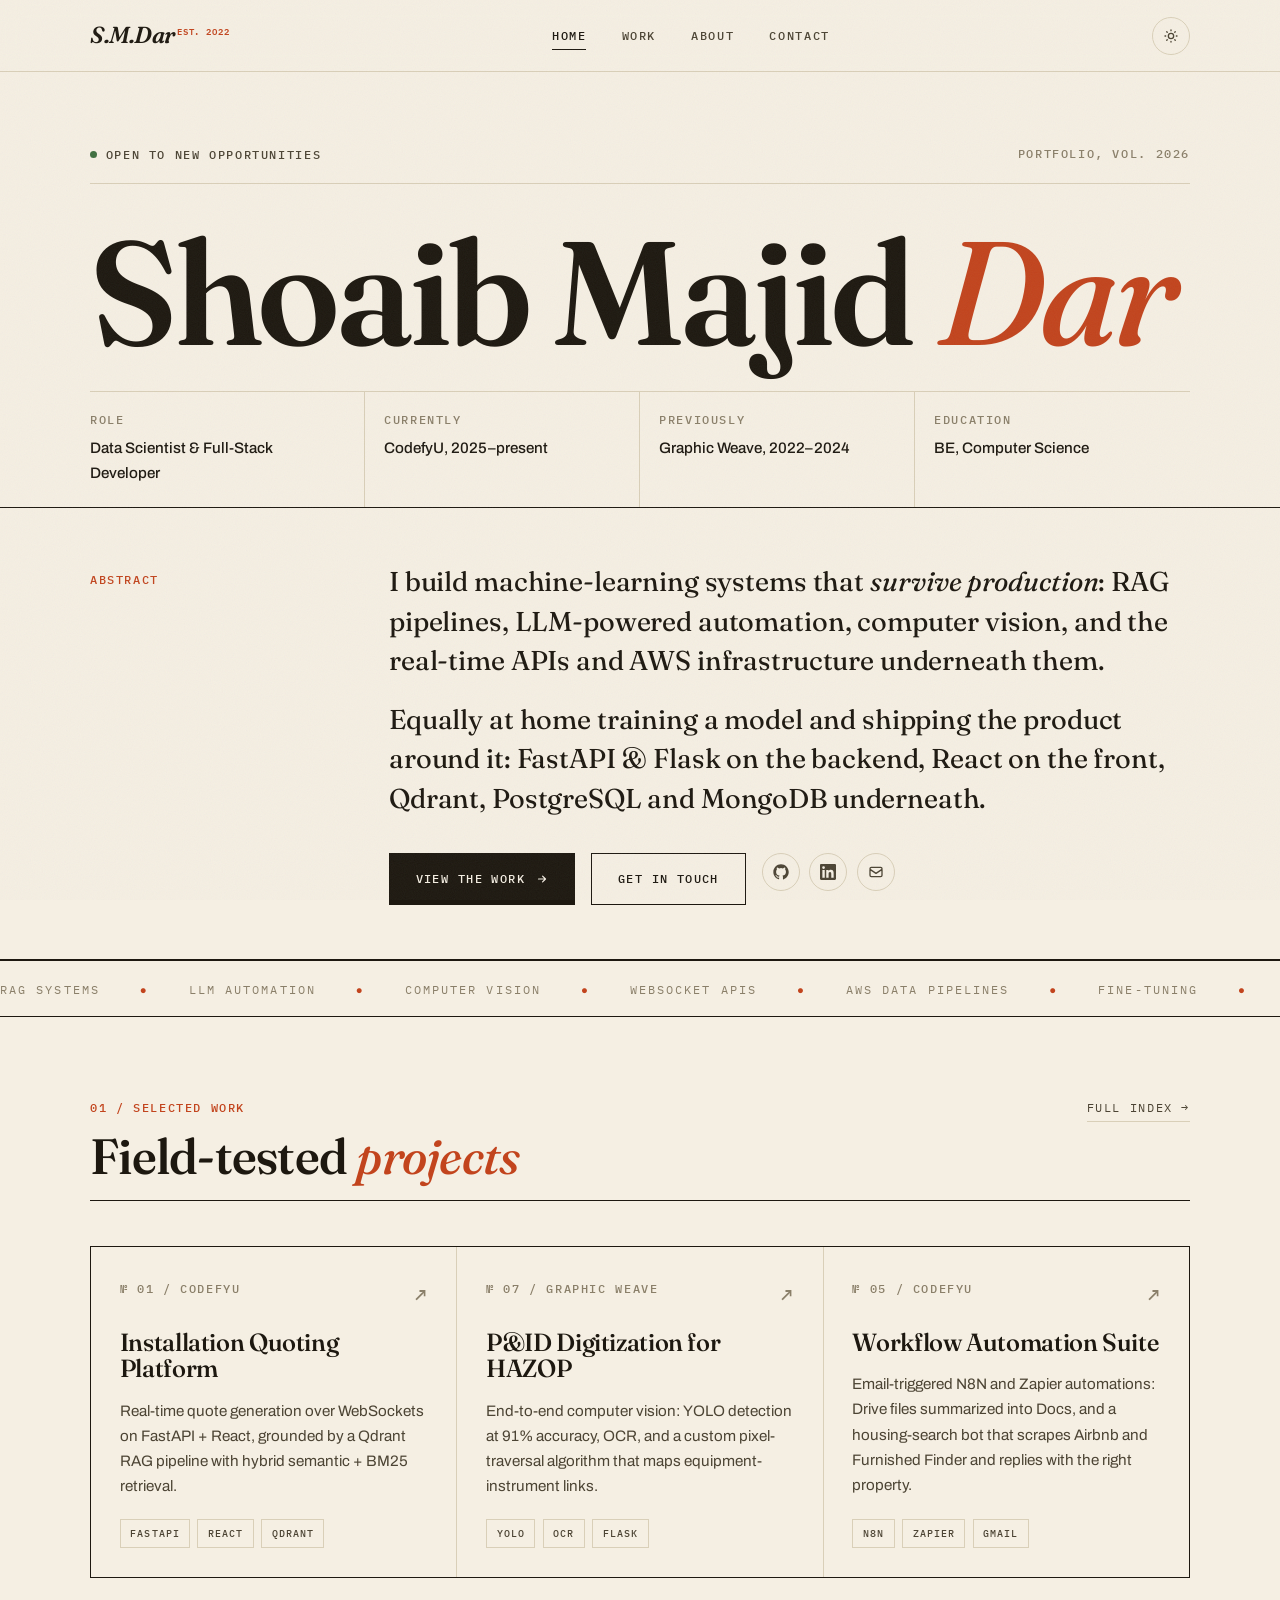
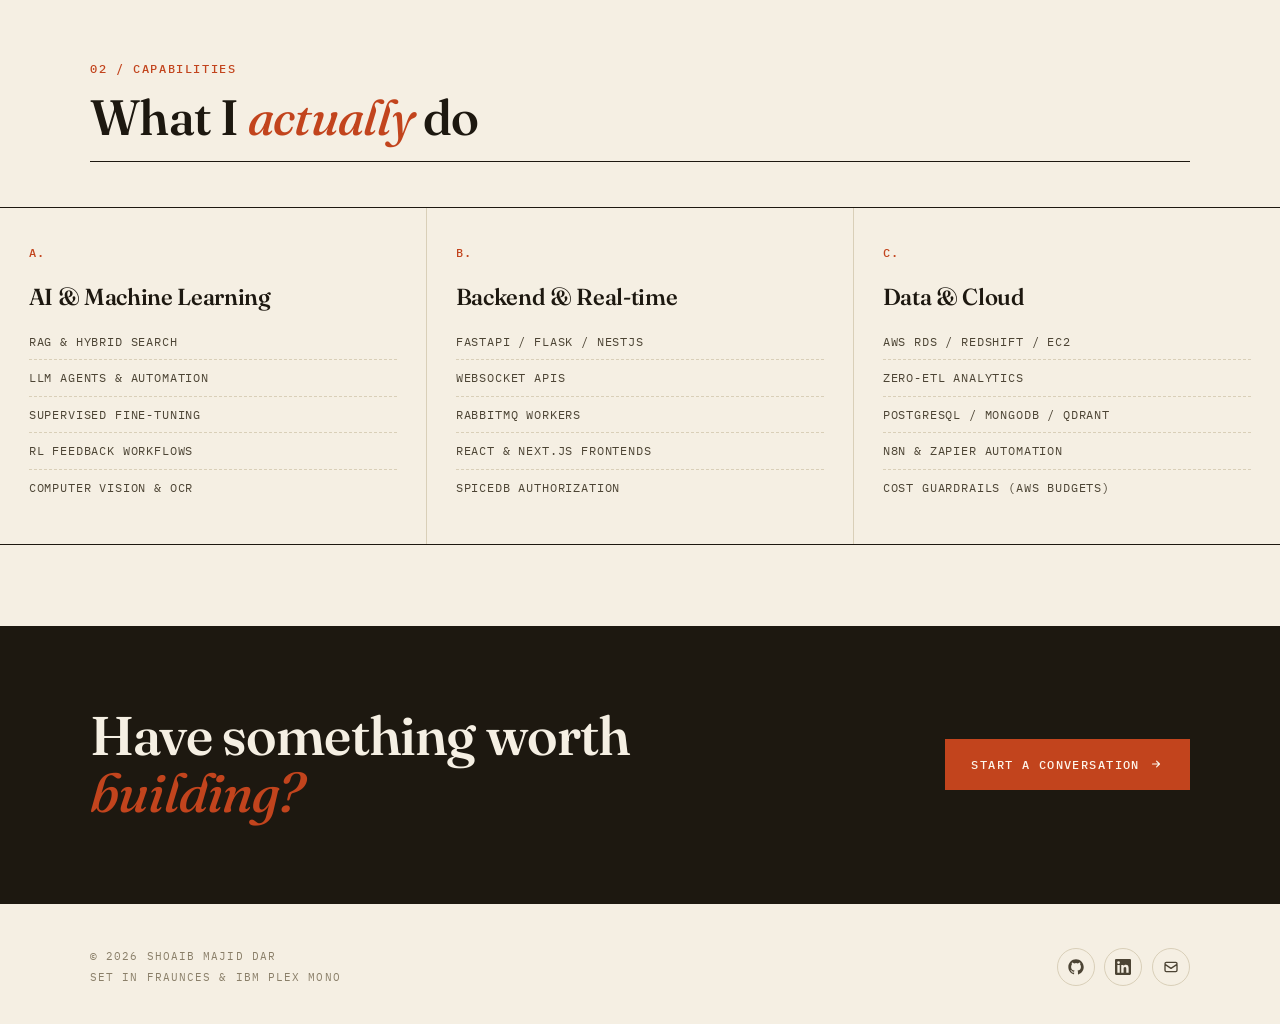
==== index.html @ 1ffd4e2f "init" ====
<!DOCTYPE html>
<html lang="en">

<head>
  <meta charset="UTF-8">
  <meta name="viewport" content="width=device-width, initial-scale=1.0">
  <meta name="description"
    content="Shoaib Majid Dar, Data Scientist & Full-Stack Developer. RAG systems, LLM automation, computer vision, and the infrastructure that carries them to production.">
  <title>Shoaib Majid Dar | Data Scientist &amp; Full-Stack Developer</title>
  <script>
    (function () {
      try {
        var t = localStorage.getItem('theme') ||
          (matchMedia('(prefers-color-scheme: dark)').matches ? 'dark' : 'light');
        document.documentElement.setAttribute('data-theme', t);
      } catch (e) { }
    })();
  </script>
  <link rel="preconnect" href="https://fonts.googleapis.com">
  <link rel="preconnect" href="https://fonts.gstatic.com" crossorigin>
  <link
    href="https://fonts.googleapis.com/css2?family=Archivo:wght@400;500;600&family=Fraunces:ital,opsz,wght@0,9..144,400..700;1,9..144,400..700&family=IBM+Plex+Mono:wght@400;500&display=swap"
    rel="stylesheet">
  <link rel="stylesheet" href="css/styles.css">
</head>

<body>
  <!-- Navigation -->
  <nav class="navbar">
    <div class="container">
      <a href="index.html" class="nav-logo">S.M.Dar<sup>EST. 2022</sup></a>

      <ul class="nav-menu" id="navMenu">
        <li><a href="index.html" class="nav-link active">Home</a></li>
        <li><a href="portfolio.html" class="nav-link">Work</a></li>
        <li><a href="about.html" class="nav-link">About</a></li>
        <li><a href="contact.html" class="nav-link">Contact</a></li>
      </ul>

      <div class="nav-actions">
        <button class="theme-toggle" id="themeToggle" aria-label="Toggle theme">
          <svg class="sun-icon" xmlns="http://www.w3.org/2000/svg" fill="none" viewBox="0 0 24 24"
            stroke="currentColor">
            <path stroke-linecap="round" stroke-linejoin="round" stroke-width="2"
              d="M12 3v1m0 16v1m9-9h-1M4 12H3m15.364 6.364l-.707-.707M6.343 6.343l-.707-.707m12.728 0l-.707.707M6.343 17.657l-.707.707M16 12a4 4 0 11-8 0 4 4 0 018 0z" />
          </svg>
          <svg class="moon-icon" style="display:none;" xmlns="http://www.w3.org/2000/svg" fill="none"
            viewBox="0 0 24 24" stroke="currentColor">
            <path stroke-linecap="round" stroke-linejoin="round" stroke-width="2"
              d="M20.354 15.354A9 9 0 018.646 3.646 9.003 9.003 0 0012 21a9.003 9.003 0 008.354-5.646z" />
          </svg>
        </button>
        <button class="nav-toggle" id="navToggle" aria-label="Toggle menu">
          <span></span>
          <span></span>
          <span></span>
        </button>
      </div>
    </div>
  </nav>

  <!-- Masthead -->
  <header class="masthead">
    <div class="container">
      <div class="masthead-top mono reveal">
        <span class="status-pill"><span class="status-dot"></span>Open to new opportunities</span>
        <span>Portfolio, Vol. 2026</span>
      </div>
      <h1 class="masthead-name reveal d1">
        Shoaib Majid <span class="last-name">Dar</span>
      </h1>
      <dl class="masthead-meta reveal d2">
        <div>
          <dt class="mono">Role</dt>
          <dd>Data Scientist &amp; Full-Stack Developer</dd>
        </div>
        <div>
          <dt class="mono">Currently</dt>
          <dd>CodefyU, 2025&ndash;present</dd>
        </div>
        <div>
          <dt class="mono">Previously</dt>
          <dd>Graphic Weave, 2022&ndash;2024</dd>
        </div>
        <div>
          <dt class="mono">Education</dt>
          <dd>BE, Computer Science</dd>
        </div>
      </dl>
    </div>
  </header>

  <!-- Abstract -->
  <section class="abstract">
    <div class="container">
      <span class="abstract-label mono reveal">Abstract</span>
      <div class="abstract-body">
        <p class="reveal d1">
          I build machine-learning systems that <em>survive production</em>: RAG pipelines,
          LLM-powered automation, computer vision, and the real-time APIs and AWS
          infrastructure underneath them.
        </p>
        <p class="reveal d2">
          Equally at home training a model and shipping the product around it:
          FastAPI &amp; Flask on the backend, React on the front, Qdrant, PostgreSQL
          and MongoDB underneath.
        </p>
        <div class="abstract-actions reveal d3">
          <a href="portfolio.html" class="btn btn-primary">
            View the work
            <svg xmlns="http://www.w3.org/2000/svg" fill="none" viewBox="0 0 24 24" stroke="currentColor">
              <path stroke-linecap="round" stroke-linejoin="round" stroke-width="2" d="M13 7l5 5m0 0l-5 5m5-5H6" />
            </svg>
          </a>
          <a href="contact.html" class="btn btn-secondary">Get in touch</a>
          <div class="hero-social">
            <a href="https://github.com/ShoaibMajidDar" target="_blank" rel="noopener" class="icon-link"
              aria-label="GitHub">
              <svg xmlns="http://www.w3.org/2000/svg" viewBox="0 0 24 24" fill="currentColor">
                <path
                  d="M12 .5C5.65.5.5 5.65.5 12c0 5.08 3.29 9.39 7.86 10.91.58.1.79-.25.79-.56v-2c-3.2.69-3.87-1.36-3.87-1.36-.52-1.33-1.27-1.68-1.27-1.68-1.04-.71.08-.7.08-.7 1.15.08 1.76 1.18 1.76 1.18 1.02 1.76 2.69 1.25 3.35.96.1-.74.4-1.25.72-1.54-2.55-.29-5.24-1.28-5.24-5.69 0-1.26.45-2.28 1.18-3.09-.12-.29-.51-1.46.11-3.04 0 0 .97-.31 3.18 1.18a11.05 11.05 0 0 1 5.79 0c2.21-1.49 3.17-1.18 3.17-1.18.63 1.58.24 2.75.12 3.04.74.81 1.18 1.83 1.18 3.09 0 4.42-2.69 5.39-5.26 5.68.41.36.78 1.06.78 2.14v3.17c0 .31.21.67.8.56 4.57-1.52 7.85-5.83 7.85-10.91C23.5 5.65 18.35.5 12 .5Z" />
              </svg>
            </a>
            <a href="https://www.linkedin.com/in/shoaib-dar-37178b1ab/" target="_blank" rel="noopener"
              class="icon-link" aria-label="LinkedIn">
              <svg xmlns="http://www.w3.org/2000/svg" viewBox="0 0 24 24" fill="currentColor">
                <path
                  d="M20.45 20.45h-3.55v-5.57c0-1.33-.03-3.04-1.85-3.04-1.85 0-2.14 1.45-2.14 2.94v5.67H9.36V9h3.41v1.56h.05c.48-.9 1.64-1.85 3.37-1.85 3.6 0 4.27 2.37 4.27 5.46v6.28ZM5.34 7.43a2.06 2.06 0 1 1 0-4.12 2.06 2.06 0 0 1 0 4.12ZM7.12 20.45H3.56V9h3.56v11.45ZM22.22 0H1.77C.79 0 0 .77 0 1.72v20.55C0 23.23.79 24 1.77 24h20.45c.98 0 1.78-.77 1.78-1.73V1.72C24 .77 23.2 0 22.22 0Z" />
              </svg>
            </a>
            <a href="mailto:shoaibmajid92@gmail.com" class="icon-link" aria-label="Email">
              <svg xmlns="http://www.w3.org/2000/svg" fill="none" viewBox="0 0 24 24" stroke="currentColor">
                <path stroke-linecap="round" stroke-linejoin="round" stroke-width="2"
                  d="M3 8l9 6 9-6M5 19h14a2 2 0 002-2V7a2 2 0 00-2-2H5a2 2 0 00-2 2v10a2 2 0 002 2z" />
              </svg>
            </a>
          </div>
        </div>
      </div>
    </div>
  </section>

  <!-- Marquee divider -->
  <div class="marquee" aria-hidden="true">
    <div class="marquee-track">
      <span>RAG Systems</span><span class="sep">●</span>
      <span>LLM Automation</span><span class="sep">●</span>
      <span>Computer Vision</span><span class="sep">●</span>
      <span>WebSocket APIs</span><span class="sep">●</span>
      <span>AWS Data Pipelines</span><span class="sep">●</span>
      <span>Fine-tuning</span><span class="sep">●</span>
      <span>RAG Systems</span><span class="sep">●</span>
      <span>LLM Automation</span><span class="sep">●</span>
      <span>Computer Vision</span><span class="sep">●</span>
      <span>WebSocket APIs</span><span class="sep">●</span>
      <span>AWS Data Pipelines</span><span class="sep">●</span>
      <span>Fine-tuning</span><span class="sep">●</span>
    </div>
  </div>

  <!-- Selected work -->
  <section class="section">
    <div class="container">
      <div class="section-head reveal">
        <div>
          <span class="kicker mono">01 / Selected work</span>
          <h2>Field-tested <em>projects</em></h2>
        </div>
        <a href="portfolio.html" class="section-link">Full index &rarr;</a>
      </div>

      <div class="featured-grid">
        <a href="project.html?id=quoting-platform" class="feature-card reveal d1">
          <div class="feature-top mono">
            <span>№ 01 / CodefyU</span>
            <span class="feature-arrow">&#8599;</span>
          </div>
          <h3>Installation Quoting Platform</h3>
          <p>Real-time quote generation over WebSockets on FastAPI + React, grounded by a
            Qdrant RAG pipeline with hybrid semantic + BM25 retrieval.</p>
          <div class="tag-row">
            <span class="tag">FastAPI</span><span class="tag">React</span><span class="tag">Qdrant</span>
          </div>
        </a>
        <a href="project.html?id=pid-digitization" class="feature-card reveal d2">
          <div class="feature-top mono">
            <span>№ 07 / Graphic Weave</span>
            <span class="feature-arrow">&#8599;</span>
          </div>
          <h3>P&amp;ID Digitization for HAZOP</h3>
          <p>End-to-end computer vision: YOLO detection at 91% accuracy, OCR, and a custom
            pixel-traversal algorithm that maps equipment-instrument links.</p>
          <div class="tag-row">
            <span class="tag">YOLO</span><span class="tag">OCR</span><span class="tag">Flask</span>
          </div>
        </a>
        <a href="project.html?id=workflow-automations" class="feature-card reveal d3">
          <div class="feature-top mono">
            <span>№ 05 / CodefyU</span>
            <span class="feature-arrow">&#8599;</span>
          </div>
          <h3>Workflow Automation Suite</h3>
          <p>Email-triggered N8N and Zapier automations: Drive files summarized into Docs,
            and a housing-search bot that scrapes Airbnb and Furnished Finder and replies
            with the right property.</p>
          <div class="tag-row">
            <span class="tag">N8N</span><span class="tag">Zapier</span><span class="tag">Gmail</span>
          </div>
        </a>
      </div>
    </div>
  </section>

  <!-- Capabilities -->
  <section class="section" style="padding-top: 0;">
    <div class="container">
      <div class="section-head reveal">
        <div>
          <span class="kicker mono">02 / Capabilities</span>
          <h2>What I <em>actually</em> do</h2>
        </div>
      </div>
    </div>
    <div class="cap-grid">
      <div class="cap-cell reveal d1">
        <span class="cap-num mono">A.</span>
        <h3>AI &amp; Machine Learning</h3>
        <ul>
          <li>RAG &amp; hybrid search</li>
          <li>LLM agents &amp; automation</li>
          <li>Supervised fine-tuning</li>
          <li>RL feedback workflows</li>
          <li>Computer vision &amp; OCR</li>
        </ul>
      </div>
      <div class="cap-cell reveal d2">
        <span class="cap-num mono">B.</span>
        <h3>Backend &amp; Real-time</h3>
        <ul>
          <li>FastAPI / Flask / NestJS</li>
          <li>WebSocket APIs</li>
          <li>RabbitMQ workers</li>
          <li>React &amp; Next.js frontends</li>
          <li>SpiceDB authorization</li>
        </ul>
      </div>
      <div class="cap-cell reveal d3">
        <span class="cap-num mono">C.</span>
        <h3>Data &amp; Cloud</h3>
        <ul>
          <li>AWS RDS / Redshift / EC2</li>
          <li>Zero-ETL analytics</li>
          <li>PostgreSQL / MongoDB / Qdrant</li>
          <li>N8N &amp; Zapier automation</li>
          <li>Cost guardrails (AWS Budgets)</li>
        </ul>
      </div>
    </div>
  </section>

  <!-- CTA -->
  <section class="cta-band">
    <div class="container">
      <h2 class="reveal">Have something worth <em>building?</em></h2>
      <a href="contact.html" class="btn btn-primary reveal d1">
        Start a conversation
        <svg xmlns="http://www.w3.org/2000/svg" fill="none" viewBox="0 0 24 24" stroke="currentColor">
          <path stroke-linecap="round" stroke-linejoin="round" stroke-width="2" d="M13 7l5 5m0 0l-5 5m5-5H6" />
        </svg>
      </a>
    </div>
  </section>

  <!-- Footer -->
  <footer class="footer">
    <div class="container">
      <p class="footer-colophon">© 2026 Shoaib Majid Dar<br>Set in Fraunces &amp; IBM Plex Mono</p>
      <div class="footer-social">
        <a href="https://github.com/ShoaibMajidDar" target="_blank" rel="noopener" class="icon-link"
          aria-label="GitHub">
          <svg xmlns="http://www.w3.org/2000/svg" viewBox="0 0 24 24" fill="currentColor">
            <path
              d="M12 .5C5.65.5.5 5.65.5 12c0 5.08 3.29 9.39 7.86 10.91.58.1.79-.25.79-.56v-2c-3.2.69-3.87-1.36-3.87-1.36-.52-1.33-1.27-1.68-1.27-1.68-1.04-.71.08-.7.08-.7 1.15.08 1.76 1.18 1.76 1.18 1.02 1.76 2.69 1.25 3.35.96.1-.74.4-1.25.72-1.54-2.55-.29-5.24-1.28-5.24-5.69 0-1.26.45-2.28 1.18-3.09-.12-.29-.51-1.46.11-3.04 0 0 .97-.31 3.18 1.18a11.05 11.05 0 0 1 5.79 0c2.21-1.49 3.17-1.18 3.17-1.18.63 1.58.24 2.75.12 3.04.74.81 1.18 1.83 1.18 3.09 0 4.42-2.69 5.39-5.26 5.68.41.36.78 1.06.78 2.14v3.17c0 .31.21.67.8.56 4.57-1.52 7.85-5.83 7.85-10.91C23.5 5.65 18.35.5 12 .5Z" />
          </svg>
        </a>
        <a href="https://www.linkedin.com/in/shoaib-dar-37178b1ab/" target="_blank" rel="noopener" class="icon-link"
          aria-label="LinkedIn">
          <svg xmlns="http://www.w3.org/2000/svg" viewBox="0 0 24 24" fill="currentColor">
            <path
              d="M20.45 20.45h-3.55v-5.57c0-1.33-.03-3.04-1.85-3.04-1.85 0-2.14 1.45-2.14 2.94v5.67H9.36V9h3.41v1.56h.05c.48-.9 1.64-1.85 3.37-1.85 3.6 0 4.27 2.37 4.27 5.46v6.28ZM5.34 7.43a2.06 2.06 0 1 1 0-4.12 2.06 2.06 0 0 1 0 4.12ZM7.12 20.45H3.56V9h3.56v11.45ZM22.22 0H1.77C.79 0 0 .77 0 1.72v20.55C0 23.23.79 24 1.77 24h20.45c.98 0 1.78-.77 1.78-1.73V1.72C24 .77 23.2 0 22.22 0Z" />
          </svg>
        </a>
        <a href="mailto:shoaibmajid92@gmail.com" class="icon-link" aria-label="Email">
          <svg xmlns="http://www.w3.org/2000/svg" fill="none" viewBox="0 0 24 24" stroke="currentColor">
            <path stroke-linecap="round" stroke-linejoin="round" stroke-width="2"
              d="M3 8l9 6 9-6M5 19h14a2 2 0 002-2V7a2 2 0 00-2-2H5a2 2 0 00-2 2v10a2 2 0 002 2z" />
          </svg>
        </a>
      </div>
    </div>
  </footer>

  <script src="js/main.js"></script>
</body>

</html>
---- css/styles.css ----
/* ==========================================================
   SHOAIB MAJID DAR — Engineering Journal
   Type: Fraunces (display) · Archivo (body) · IBM Plex Mono (meta)
   ========================================================== */

/* ---------- Tokens ---------- */
:root {
  /* Paper (light) */
  --paper: #f5efe3;
  --paper-high: #fdfaf2;
  --paper-dim: #ece4d2;
  --ink: #1d1810;
  --ink-soft: #4c4434;
  --ink-mute: #8a7f69;
  --line: #d9cfb8;
  --line-strong: #1d1810;
  --accent: #c2441d;
  --accent-deep: #9c3413;
  --accent-ink: #fdf6ec;
  --ok: #3f6f3f;
  --err: #a33020;

  --font-display: 'Fraunces', 'Iowan Old Style', Georgia, serif;
  --font-body: 'Archivo', 'Helvetica Neue', sans-serif;
  --font-mono: 'IBM Plex Mono', ui-monospace, 'SFMono-Regular', monospace;

  --container: 1180px;
  --pad: clamp(1.25rem, 4vw, 2.5rem);
  --nav-h: 72px;

  --ease: cubic-bezier(0.22, 1, 0.36, 1);
  --t-fast: 180ms var(--ease);
  --t-med: 380ms var(--ease);
}

[data-theme="dark"] {
  --paper: #161209;
  --paper-high: #201a0f;
  --paper-dim: #110d06;
  --ink: #efe6d2;
  --ink-soft: #c0b49a;
  --ink-mute: #8a7f69;
  --line: #332b1c;
  --line-strong: #efe6d2;
  --accent: #ff6d38;
  --accent-deep: #ff8b5e;
  --accent-ink: #1d1006;
  --ok: #8fbf8f;
  --err: #ff7a64;
}

/* ---------- Reset & base ---------- */
*, *::before, *::after { box-sizing: border-box; margin: 0; padding: 0; }

html {
  scroll-behavior: smooth;
  -webkit-text-size-adjust: 100%;
}

body {
  font-family: var(--font-body);
  font-size: 1.0625rem;
  line-height: 1.65;
  color: var(--ink);
  background: var(--paper);
  min-height: 100vh;
  transition: background-color var(--t-med), color var(--t-med);
}

/* Paper grain */
body::after {
  content: "";
  position: fixed;
  inset: 0;
  z-index: 2000;
  pointer-events: none;
  opacity: 0.055;
  background-image: url("data:image/svg+xml,%3Csvg xmlns='http://www.w3.org/2000/svg' width='180' height='180'%3E%3Cfilter id='n'%3E%3CfeTurbulence type='fractalNoise' baseFrequency='0.92' numOctaves='2'/%3E%3C/filter%3E%3Crect width='180' height='180' filter='url(%23n)'/%3E%3C/svg%3E");
}

::selection { background: var(--accent); color: var(--accent-ink); }

img, svg { display: block; max-width: 100%; }

a { color: inherit; text-decoration: none; }

h1, h2, h3 {
  font-family: var(--font-display);
  font-weight: 560;
  line-height: 1.06;
  letter-spacing: -0.015em;
  font-variation-settings: "opsz" 60;
}

h1 em, h2 em, h3 em {
  font-style: italic;
  font-weight: 480;
  color: var(--accent);
}

.container {
  max-width: var(--container);
  margin-inline: auto;
  padding-inline: var(--pad);
}

/* Mono metadata utility */
.mono {
  font-family: var(--font-mono);
  font-size: 0.72rem;
  font-weight: 500;
  letter-spacing: 0.14em;
  text-transform: uppercase;
}

/* ---------- Reveal animations ---------- */
.reveal {
  opacity: 0;
  transform: translateY(26px);
  transition: opacity 0.7s var(--ease), transform 0.7s var(--ease);
}
.reveal.is-visible { opacity: 1; transform: none; }
.reveal.d1 { transition-delay: 90ms; }
.reveal.d2 { transition-delay: 180ms; }
.reveal.d3 { transition-delay: 270ms; }
.reveal.d4 { transition-delay: 360ms; }

@media (prefers-reduced-motion: reduce) {
  .reveal { opacity: 1; transform: none; transition: none; }
  html { scroll-behavior: auto; }
}

/* ---------- Navbar ---------- */
.navbar {
  position: sticky;
  top: 0;
  z-index: 100;
  height: var(--nav-h);
  background: color-mix(in srgb, var(--paper) 88%, transparent);
  backdrop-filter: blur(10px);
  -webkit-backdrop-filter: blur(10px);
  border-bottom: 1px solid var(--line);
  transition: border-color var(--t-med), background-color var(--t-med);
}

.navbar.scrolled { border-bottom-color: var(--line-strong); }

.navbar .container {
  height: 100%;
  display: flex;
  align-items: center;
  justify-content: space-between;
  gap: 1.5rem;
}

.nav-logo {
  font-family: var(--font-display);
  font-style: italic;
  font-size: 1.45rem;
  font-weight: 600;
  letter-spacing: -0.02em;
}
.nav-logo sup {
  font-family: var(--font-mono);
  font-style: normal;
  font-size: 0.55rem;
  color: var(--accent);
  letter-spacing: 0.1em;
  margin-left: 2px;
}

.nav-menu {
  display: flex;
  align-items: center;
  gap: 2.2rem;
  list-style: none;
}

.nav-link {
  font-family: var(--font-mono);
  font-size: 0.72rem;
  font-weight: 500;
  letter-spacing: 0.14em;
  text-transform: uppercase;
  color: var(--ink-soft);
  padding: 0.4rem 0;
  position: relative;
  transition: color var(--t-fast);
}
.nav-link::after {
  content: "";
  position: absolute;
  left: 0; bottom: 0;
  width: 100%;
  height: 1px;
  background: var(--ink);
  transform: scaleX(0);
  transform-origin: right;
  transition: transform var(--t-med);
}
.nav-link:hover { color: var(--ink); }
.nav-link:hover::after { transform: scaleX(1); transform-origin: left; }
.nav-link.active { color: var(--ink); }
.nav-link.active::after { transform: scaleX(1); }

.nav-actions { display: flex; align-items: center; gap: 0.75rem; }

.theme-toggle {
  width: 38px;
  height: 38px;
  display: grid;
  place-items: center;
  background: transparent;
  border: 1px solid var(--line);
  border-radius: 50%;
  color: var(--ink-soft);
  cursor: pointer;
  transition: border-color var(--t-fast), color var(--t-fast), transform var(--t-fast);
}
.theme-toggle:hover { border-color: var(--ink); color: var(--ink); transform: rotate(15deg); }
.theme-toggle svg { width: 16px; height: 16px; }

.nav-toggle {
  display: none;
  flex-direction: column;
  justify-content: center;
  gap: 5px;
  width: 38px;
  height: 38px;
  background: transparent;
  border: 1px solid var(--line);
  border-radius: 50%;
  cursor: pointer;
  align-items: center;
}
.nav-toggle span {
  display: block;
  width: 15px;
  height: 1.5px;
  background: var(--ink);
  transition: transform var(--t-fast), opacity var(--t-fast);
}
.nav-toggle.active span:nth-child(1) { transform: translateY(6.5px) rotate(45deg); }
.nav-toggle.active span:nth-child(2) { opacity: 0; }
.nav-toggle.active span:nth-child(3) { transform: translateY(-6.5px) rotate(-45deg); }

/* ---------- Buttons ---------- */
.btn {
  display: inline-flex;
  align-items: center;
  gap: 0.6rem;
  font-family: var(--font-mono);
  font-size: 0.74rem;
  font-weight: 500;
  letter-spacing: 0.12em;
  text-transform: uppercase;
  padding: 0.95rem 1.6rem;
  border: 1px solid var(--line-strong);
  cursor: pointer;
  transition: transform var(--t-fast), box-shadow var(--t-fast),
              background-color var(--t-fast), color var(--t-fast);
}
.btn svg { width: 14px; height: 14px; transition: transform var(--t-fast); }
.btn:hover svg { transform: translateX(4px); }

.btn-primary {
  background: var(--ink);
  color: var(--paper);
}
.btn-primary:hover {
  background: var(--accent);
  border-color: var(--accent);
  color: var(--accent-ink);
  transform: translate(-2px, -2px);
  box-shadow: 4px 4px 0 var(--line-strong);
}

.btn-secondary {
  background: transparent;
  color: var(--ink);
}
.btn-secondary:hover {
  transform: translate(-2px, -2px);
  box-shadow: 4px 4px 0 var(--accent);
}

/* ---------- Masthead (home hero) ---------- */
.masthead {
  padding-top: clamp(3rem, 8vh, 6rem);
  border-bottom: 1px solid var(--line-strong);
}

.masthead-top {
  display: flex;
  justify-content: space-between;
  align-items: baseline;
  gap: 1rem;
  padding-bottom: 1.2rem;
  border-bottom: 1px solid var(--line);
  color: var(--ink-mute);
}

.status-pill {
  display: inline-flex;
  align-items: center;
  gap: 0.55rem;
  color: var(--ink-soft);
}
.status-dot {
  width: 7px; height: 7px;
  border-radius: 50%;
  background: var(--ok);
  animation: pulse 2.2s ease-in-out infinite;
}
@keyframes pulse {
  0%, 100% { box-shadow: 0 0 0 0 color-mix(in srgb, var(--ok) 45%, transparent); }
  55% { box-shadow: 0 0 0 6px transparent; }
}

.masthead-name {
  font-size: clamp(3.2rem, 11.5vw, 9.2rem);
  font-weight: 600;
  letter-spacing: -0.03em;
  line-height: 0.98;
  padding: clamp(1.5rem, 4vh, 3rem) 0 clamp(1.2rem, 3vh, 2.4rem);
  text-wrap: balance;
}
.masthead-name .last-name { color: var(--accent); font-style: italic; font-weight: 480; }

.masthead-meta {
  display: grid;
  grid-template-columns: repeat(4, 1fr);
  border-top: 1px solid var(--line);
}
.masthead-meta > div {
  padding: 1.1rem 1.2rem 1.3rem 0;
  border-right: 1px solid var(--line);
}
.masthead-meta > div:last-child { border-right: none; }
.masthead-meta > div + div { padding-left: 1.2rem; }
.masthead-meta dt { color: var(--ink-mute); margin-bottom: 0.45rem; }
.masthead-meta dd {
  font-size: 0.95rem;
  font-weight: 500;
  color: var(--ink);
}

/* ---------- Abstract strip ---------- */
.abstract {
  border-bottom: 1px solid var(--line-strong);
}
.abstract .container {
  display: grid;
  grid-template-columns: minmax(120px, 1fr) 3fr;
  gap: 2rem;
  padding-top: clamp(2.5rem, 6vh, 4rem);
  padding-bottom: clamp(2.5rem, 6vh, 4rem);
}
.abstract-label { color: var(--accent); padding-top: 0.5rem; }
.abstract-body p {
  font-family: var(--font-display);
  font-size: clamp(1.25rem, 2.3vw, 1.7rem);
  font-weight: 420;
  line-height: 1.45;
  letter-spacing: -0.005em;
  max-width: 56ch;
}
.abstract-body p + p { margin-top: 1.2rem; }
.abstract-actions {
  display: flex;
  flex-wrap: wrap;
  gap: 1rem;
  margin-top: 2.2rem;
}

/* ---------- Section scaffolding ---------- */
.section { padding: clamp(3.5rem, 9vh, 6.5rem) 0; }

.section-head {
  display: flex;
  align-items: baseline;
  justify-content: space-between;
  gap: 1.5rem;
  margin-bottom: clamp(2rem, 5vh, 3.5rem);
  padding-bottom: 1.1rem;
  border-bottom: 1px solid var(--line-strong);
}
.section-head .kicker { color: var(--accent); display: block; margin-bottom: 0.8rem; }
.section-head h2 { font-size: clamp(1.9rem, 4.5vw, 3.1rem); }
.section-link {
  font-family: var(--font-mono);
  font-size: 0.72rem;
  letter-spacing: 0.14em;
  text-transform: uppercase;
  color: var(--ink-soft);
  white-space: nowrap;
  border-bottom: 1px solid var(--line);
  padding-bottom: 0.2rem;
  transition: color var(--t-fast), border-color var(--t-fast);
}
.section-link:hover { color: var(--accent); border-color: var(--accent); }

/* ---------- Page headers (inner pages) ---------- */
.page-header {
  padding: clamp(3rem, 8vh, 5.5rem) 0 clamp(2rem, 5vh, 3rem);
  border-bottom: 1px solid var(--line-strong);
}
.page-header .kicker { color: var(--accent); display: block; margin-bottom: 1rem; }
.page-title {
  font-size: clamp(2.8rem, 8vw, 5.5rem);
  letter-spacing: -0.025em;
}
.page-subtitle {
  margin-top: 1.3rem;
  font-size: 1.1rem;
  color: var(--ink-soft);
  max-width: 52ch;
}

/* ---------- Project ledger (index rows) ---------- */
.ledger-cols {
  display: grid;
  grid-template-columns: 4rem 2.4fr 1.3fr 1fr 4.5rem;
  gap: 1.5rem;
  padding: 0.9rem 0;
  border-bottom: 1px solid var(--line-strong);
  color: var(--ink-mute);
}

.ledger-row {
  display: grid;
  grid-template-columns: 4rem 2.4fr 1.3fr 1fr 4.5rem;
  gap: 1.5rem;
  align-items: center;
  padding: 1.6rem 0;
  border-bottom: 1px solid var(--line);
  cursor: pointer;
  position: relative;
  transition: color var(--t-fast);
}
.ledger-row::before {
  content: "";
  position: absolute;
  inset: 0 calc(var(--pad) * -1);
  background: var(--ink);
  transform: scaleY(0);
  transform-origin: bottom;
  transition: transform var(--t-med);
  z-index: 0;
}
.ledger-row > * { position: relative; z-index: 1; }
.ledger-row:hover::before { transform: scaleY(1); transform-origin: top; }
.ledger-row:hover { color: var(--paper); }
.ledger-row:hover .ledger-num { color: var(--accent); }
.ledger-row:hover .ledger-context,
.ledger-row:hover .ledger-stack { color: color-mix(in srgb, var(--paper) 70%, transparent); }
.ledger-row:hover .ledger-arrow { transform: translateX(6px); color: var(--accent); }

.ledger-num {
  font-family: var(--font-mono);
  font-size: 0.8rem;
  color: var(--ink-mute);
  transition: color var(--t-fast);
}
.ledger-title {
  font-family: var(--font-display);
  font-size: clamp(1.3rem, 2.6vw, 1.9rem);
  font-weight: 540;
  letter-spacing: -0.01em;
  line-height: 1.15;
}
.ledger-context, .ledger-stack {
  font-family: var(--font-mono);
  font-size: 0.72rem;
  letter-spacing: 0.08em;
  text-transform: uppercase;
  color: var(--ink-mute);
  line-height: 1.7;
  transition: color var(--t-fast);
}
.ledger-arrow {
  justify-self: end;
  font-size: 1.3rem;
  transition: transform var(--t-med), color var(--t-fast);
}

/* ---------- Featured cards (home) ---------- */
.featured-grid {
  display: grid;
  grid-template-columns: repeat(3, 1fr);
  border: 1px solid var(--line-strong);
  background: var(--line);
  gap: 1px;
}

.feature-card {
  background: var(--paper);
  padding: 2rem 1.8rem 1.8rem;
  display: flex;
  flex-direction: column;
  gap: 1.1rem;
  min-height: 330px;
  position: relative;
  overflow: hidden;
  transition: background-color var(--t-med);
}
.feature-card::after {
  content: "";
  position: absolute;
  inset: auto 0 0 0;
  height: 3px;
  background: var(--accent);
  transform: scaleX(0);
  transform-origin: left;
  transition: transform var(--t-med);
}
.feature-card:hover { background: var(--paper-high); }
.feature-card:hover::after { transform: scaleX(1); }
.feature-card:hover .feature-arrow { transform: translate(4px, -4px); color: var(--accent); }

.feature-top {
  display: flex;
  justify-content: space-between;
  align-items: flex-start;
  color: var(--ink-mute);
}
.feature-arrow { font-size: 1.2rem; color: var(--ink-mute); transition: transform var(--t-med), color var(--t-fast); }
.feature-card h3 {
  font-size: 1.55rem;
  font-weight: 540;
}
.feature-card p {
  font-size: 0.95rem;
  color: var(--ink-soft);
  flex-grow: 1;
}
.feature-card .tag-row { margin-top: auto; }

/* ---------- Tags ---------- */
.tag-row { display: flex; flex-wrap: wrap; gap: 0.45rem; }
.tag {
  font-family: var(--font-mono);
  font-size: 0.65rem;
  font-weight: 500;
  letter-spacing: 0.1em;
  text-transform: uppercase;
  padding: 0.32rem 0.6rem;
  border: 1px solid var(--line);
  color: var(--ink-soft);
  white-space: nowrap;
  transition: border-color var(--t-fast), color var(--t-fast);
}
a.tag:hover, .tag.linked:hover { border-color: var(--accent); color: var(--accent); }

/* ---------- Capabilities strip (home) ---------- */
.cap-grid {
  display: grid;
  grid-template-columns: repeat(3, 1fr);
  gap: 1px;
  background: var(--line);
  border-block: 1px solid var(--line-strong);
}
.cap-cell {
  background: var(--paper);
  padding: 2.2rem 1.8rem 2.4rem;
}
.cap-cell .cap-num { color: var(--accent); display: block; margin-bottom: 1.4rem; }
.cap-cell h3 {
  font-size: 1.45rem;
  margin-bottom: 0.9rem;
}
.cap-cell ul { list-style: none; }
.cap-cell li {
  font-family: var(--font-mono);
  font-size: 0.74rem;
  letter-spacing: 0.07em;
  text-transform: uppercase;
  color: var(--ink-soft);
  padding: 0.5rem 0;
  border-bottom: 1px dashed var(--line);
}
.cap-cell li:last-child { border-bottom: none; }

/* ---------- CTA band ---------- */
.cta-band {
  background: var(--ink);
  color: var(--paper);
  padding: clamp(3.5rem, 9vh, 6rem) 0;
}
.cta-band .container {
  display: flex;
  flex-wrap: wrap;
  align-items: center;
  justify-content: space-between;
  gap: 2rem;
}
.cta-band h2 {
  font-size: clamp(2rem, 5vw, 3.4rem);
  max-width: 18ch;
}
.cta-band .btn-primary {
  background: var(--accent);
  border-color: var(--accent);
  color: var(--accent-ink);
}
.cta-band .btn-primary:hover {
  background: var(--paper);
  border-color: var(--paper);
  color: var(--ink);
  box-shadow: 4px 4px 0 var(--accent);
}

/* ---------- About page ---------- */
.about-grid {
  display: grid;
  grid-template-columns: minmax(220px, 1fr) 2.2fr;
  gap: clamp(2rem, 5vw, 4.5rem);
  align-items: start;
}

.about-portrait {
  position: sticky;
  top: calc(var(--nav-h) + 2rem);
  aspect-ratio: 4 / 5;
  border: 1px solid var(--line-strong);
  background:
    repeating-linear-gradient(-45deg, transparent 0 10px, color-mix(in srgb, var(--line) 45%, transparent) 10px 11px),
    var(--paper-high);
  display: grid;
  place-items: center;
  overflow: hidden;
}
.about-portrait img {
  position: absolute;
  inset: 0;
  width: 100%;
  height: 100%;
  object-fit: cover;
}
.about-portrait .monogram {
  font-family: var(--font-display);
  font-style: italic;
  font-size: clamp(4rem, 8vw, 6.5rem);
  font-weight: 600;
  color: var(--accent);
  line-height: 1;
}
.about-portrait figcaption {
  position: absolute;
  bottom: 0.8rem;
  font-family: var(--font-mono);
  font-size: 0.62rem;
  letter-spacing: 0.16em;
  text-transform: uppercase;
  color: var(--ink-mute);
  background: var(--paper-high);
  border: 1px solid var(--line);
  padding: 0.3rem 0.7rem;
}

.about-bio h2 {
  font-size: clamp(1.8rem, 4vw, 2.7rem);
  margin-bottom: 1.6rem;
}
.about-bio p {
  color: var(--ink-soft);
  max-width: 62ch;
  margin-bottom: 1.2rem;
}
.about-bio strong { color: var(--ink); font-weight: 600; }
.about-actions { display: flex; flex-wrap: wrap; gap: 1rem; margin-top: 2rem; }

/* ---------- Experience ---------- */
.xp-list { border-top: 1px solid var(--line-strong); }
.xp-entry {
  display: grid;
  grid-template-columns: minmax(150px, 1fr) 2.6fr;
  gap: 1.5rem;
  padding: 2.2rem 0;
  border-bottom: 1px solid var(--line);
}
.xp-when {
  font-family: var(--font-mono);
  font-size: 0.74rem;
  letter-spacing: 0.1em;
  text-transform: uppercase;
  color: var(--ink-mute);
  padding-top: 0.45rem;
}
.xp-role h3 {
  font-size: 1.55rem;
  margin-bottom: 0.2rem;
}
.xp-role .xp-company {
  font-family: var(--font-mono);
  font-size: 0.74rem;
  letter-spacing: 0.12em;
  text-transform: uppercase;
  color: var(--accent);
}
.xp-role > p {
  margin-top: 0.9rem;
  color: var(--ink-soft);
  max-width: 60ch;
}
.xp-worked {
  margin-top: 1.2rem;
}
.xp-worked .mono { color: var(--ink-mute); display: block; margin-bottom: 0.6rem; }

/* ---------- Education ---------- */
.edu-card {
  display: flex;
  flex-wrap: wrap;
  justify-content: space-between;
  align-items: baseline;
  gap: 1rem;
  padding: 1.8rem 0;
  border-top: 1px solid var(--line-strong);
  border-bottom: 1px solid var(--line);
}
.edu-card h3 { font-size: 1.4rem; }
.edu-card .edu-degree { color: var(--ink-soft); margin-top: 0.2rem; }
.edu-card .edu-loc {
  font-family: var(--font-mono);
  font-size: 0.72rem;
  letter-spacing: 0.12em;
  text-transform: uppercase;
  color: var(--ink-mute);
}

/* ---------- Skills ---------- */
.skill-group { margin-bottom: 2.4rem; }
.skill-group:last-child { margin-bottom: 0; }
.skill-group-head {
  display: flex;
  align-items: baseline;
  gap: 1rem;
  margin-bottom: 1rem;
}
.skill-group-head .mono { color: var(--accent); }
.skill-group-head h3 { font-size: 1.3rem; }
.skill-group-head::after {
  content: "";
  flex-grow: 1;
  height: 1px;
  background: var(--line);
  align-self: center;
}

/* ---------- Project detail page ---------- */
.project-hero {
  padding: clamp(2.5rem, 7vh, 5rem) 0 clamp(2rem, 5vh, 3rem);
  border-bottom: 1px solid var(--line-strong);
}
.project-hero .crumb {
  display: inline-flex;
  align-items: center;
  gap: 0.5rem;
  color: var(--ink-mute);
  margin-bottom: 1.6rem;
  transition: color var(--t-fast);
}
.project-hero .crumb:hover { color: var(--accent); }
.project-hero .proj-num { color: var(--accent); display: block; margin-bottom: 0.9rem; }
.project-hero h1 {
  font-size: clamp(2.4rem, 6.5vw, 4.6rem);
  letter-spacing: -0.02em;
  max-width: 18ch;
}

.project-meta {
  display: grid;
  grid-template-columns: repeat(4, 1fr);
  border-bottom: 1px solid var(--line);
}
.project-meta > div {
  padding: 1.2rem 1.2rem 1.4rem 0;
  border-right: 1px solid var(--line);
}
.project-meta > div + div { padding-left: 1.2rem; }
.project-meta > div:last-child { border-right: none; }
.project-meta dt { color: var(--ink-mute); margin-bottom: 0.5rem; }
.project-meta dd { font-size: 0.95rem; font-weight: 500; }
.project-meta .tag-row { margin-top: 0.2rem; }

.project-body {
  display: grid;
  grid-template-columns: minmax(120px, 1fr) 3fr;
  gap: 2rem;
  padding: clamp(2.5rem, 6vh, 4rem) 0;
  border-bottom: 1px solid var(--line);
}
.project-body:last-of-type { border-bottom: none; }
.project-body .body-label { color: var(--accent); padding-top: 0.4rem; }
.project-body .lede {
  font-family: var(--font-display);
  font-size: clamp(1.2rem, 2.2vw, 1.55rem);
  font-weight: 420;
  line-height: 1.5;
  max-width: 58ch;
}
.project-body p + p { margin-top: 1rem; }

.highlight-list { list-style: none; counter-reset: hl; }
.highlight-list li {
  counter-increment: hl;
  display: grid;
  grid-template-columns: 3rem 1fr;
  gap: 1rem;
  padding: 1.2rem 0;
  border-bottom: 1px dashed var(--line);
  color: var(--ink-soft);
  max-width: 64ch;
}
.highlight-list li:first-child { padding-top: 0; }
.highlight-list li:last-child { border-bottom: none; }
.highlight-list li::before {
  content: counter(hl, decimal-leading-zero);
  font-family: var(--font-mono);
  font-size: 0.75rem;
  color: var(--accent);
  padding-top: 0.3rem;
}

/* ---------- Project figures ---------- */
.figure-grid {
  display: grid;
  grid-template-columns: repeat(2, 1fr);
  gap: 1.5rem;
}
.figure-grid:has(.project-figure:only-child) { grid-template-columns: 1fr; }

.project-figure {
  border: 1px solid var(--line-strong);
  background: var(--paper-high);
  padding: 0.65rem 0.65rem 0.8rem;
  margin: 0;
  transition: transform var(--t-fast), box-shadow var(--t-fast);
}
.project-figure:hover {
  transform: translate(-2px, -2px);
  box-shadow: 4px 4px 0 var(--line);
}
.project-figure img {
  width: 100%;
  height: auto;
  border: 1px solid var(--line);
}
.project-figure figcaption {
  padding-top: 0.7rem;
  color: var(--ink-mute);
  letter-spacing: 0.12em;
}

@media (max-width: 900px) {
  .figure-grid { grid-template-columns: 1fr; }
}

.project-pagination {
  display: grid;
  grid-template-columns: 1fr 1fr;
  border-top: 1px solid var(--line-strong);
}
.pagination-link {
  padding: 2rem 1.5rem;
  display: flex;
  flex-direction: column;
  gap: 0.6rem;
  transition: background-color var(--t-fast), color var(--t-fast);
}
.pagination-link:first-child { border-right: 1px solid var(--line); }
.pagination-link.next { text-align: right; align-items: flex-end; }
.pagination-link:hover { background: var(--ink); color: var(--paper); }
.pagination-link:hover .mono { color: var(--accent); }
.pagination-link .mono { color: var(--ink-mute); }
.pagination-link .pagination-title {
  font-family: var(--font-display);
  font-size: 1.3rem;
  font-weight: 540;
}
.pagination-link.disabled { pointer-events: none; opacity: 0.35; }

.not-found {
  text-align: center;
  padding: clamp(4rem, 12vh, 8rem) 0;
}
.not-found h1 { font-size: clamp(2rem, 5vw, 3.5rem); margin-bottom: 1rem; }
.not-found p { color: var(--ink-soft); margin-bottom: 2rem; }

/* ---------- Contact page ---------- */
.contact-grid {
  display: grid;
  grid-template-columns: 1fr 1.2fr;
  gap: clamp(2.5rem, 6vw, 5rem);
  align-items: start;
}

.contact-info h2 {
  font-size: clamp(2rem, 4.5vw, 3rem);
  margin-bottom: 1.2rem;
}
.contact-info > p { color: var(--ink-soft); margin-bottom: 2.2rem; max-width: 40ch; }

.contact-channels { border-top: 1px solid var(--line-strong); }
.contact-link {
  display: flex;
  align-items: center;
  gap: 0.9rem;
  padding: 1.1rem 0.2rem;
  border-bottom: 1px solid var(--line);
  font-family: var(--font-mono);
  font-size: 0.8rem;
  letter-spacing: 0.04em;
  color: var(--ink-soft);
  transition: color var(--t-fast), padding-left var(--t-fast);
}
.contact-link svg { width: 17px; height: 17px; flex-shrink: 0; color: var(--ink-mute); transition: color var(--t-fast); }
.contact-link:hover { color: var(--accent); padding-left: 0.7rem; }
.contact-link:hover svg { color: var(--accent); }

/* ---------- Forms ---------- */
.contact-form {
  border: 1px solid var(--line-strong);
  padding: clamp(1.5rem, 4vw, 2.5rem);
  background: var(--paper-high);
}

.form-group { margin-bottom: 1.4rem; }
.form-group label {
  display: block;
  font-family: var(--font-mono);
  font-size: 0.68rem;
  font-weight: 500;
  letter-spacing: 0.14em;
  text-transform: uppercase;
  color: var(--ink-mute);
  margin-bottom: 0.55rem;
}
.form-group input,
.form-group textarea {
  width: 100%;
  font-family: var(--font-body);
  font-size: 1rem;
  color: var(--ink);
  background: transparent;
  border: none;
  border-bottom: 1px solid var(--line);
  padding: 0.6rem 0.1rem;
  transition: border-color var(--t-fast);
}
.form-group input:focus,
.form-group textarea:focus {
  outline: none;
  border-bottom-color: var(--accent);
}
.form-group input::placeholder,
.form-group textarea::placeholder { color: var(--ink-mute); opacity: 0.7; }
.form-group textarea { min-height: 120px; resize: vertical; }

.form-status {
  display: none;
  font-family: var(--font-mono);
  font-size: 0.78rem;
  padding: 0.8rem 1rem;
  margin-bottom: 1.2rem;
  border: 1px solid;
}
.form-status.success { display: block; color: var(--ok); border-color: var(--ok); }
.form-status.error { display: block; color: var(--err); border-color: var(--err); }

/* ---------- Footer ---------- */
.footer {
  border-top: 1px solid var(--line-strong);
  padding: 2.6rem 0 2.2rem;
}
.footer .container {
  display: flex;
  flex-wrap: wrap;
  align-items: center;
  justify-content: space-between;
  gap: 1.2rem;
}
.footer-colophon {
  font-family: var(--font-mono);
  font-size: 0.68rem;
  letter-spacing: 0.1em;
  text-transform: uppercase;
  color: var(--ink-mute);
  line-height: 2;
}
.footer-social { display: flex; gap: 0.6rem; }
.icon-link {
  width: 38px; height: 38px;
  display: grid;
  place-items: center;
  border: 1px solid var(--line);
  border-radius: 50%;
  color: var(--ink-soft);
  transition: color var(--t-fast), border-color var(--t-fast), transform var(--t-fast);
}
.icon-link svg { width: 16px; height: 16px; }
.icon-link:hover {
  color: var(--accent);
  border-color: var(--accent);
  transform: translateY(-3px);
}

/* ---------- Hero social row ---------- */
.hero-social { display: flex; gap: 0.6rem; }

/* ---------- Marquee divider ---------- */
.marquee {
  overflow: hidden;
  border-block: 1px solid var(--line-strong);
  padding: 0.85rem 0;
  white-space: nowrap;
}
.marquee-track {
  display: inline-flex;
  gap: 2.5rem;
  animation: marquee 30s linear infinite;
  font-family: var(--font-mono);
  font-size: 0.72rem;
  letter-spacing: 0.18em;
  text-transform: uppercase;
  color: var(--ink-mute);
}
.marquee-track .sep { color: var(--accent); }
@keyframes marquee {
  from { transform: translateX(0); }
  to { transform: translateX(-50%); }
}
@media (prefers-reduced-motion: reduce) {
  .marquee-track { animation: none; }
}

/* ---------- Responsive ---------- */
@media (max-width: 900px) {
  .masthead-meta { grid-template-columns: 1fr 1fr; }
  .masthead-meta > div:nth-child(2n) { border-right: none; }
  .masthead-meta > div:nth-child(2) ~ div { border-top: 1px solid var(--line); }
  .masthead-meta > div:nth-child(odd) { padding-left: 0; }

  .featured-grid, .cap-grid { grid-template-columns: 1fr; }
  .feature-card { min-height: 0; }

  .ledger-cols { display: none; }
  .ledger-row {
    grid-template-columns: 3rem 1fr 2rem;
    grid-template-areas:
      "num title arrow"
      ".   context arrow"
      ".   stack arrow";
    row-gap: 0.4rem;
  }
  .ledger-num { grid-area: num; }
  .ledger-title { grid-area: title; }
  .ledger-context { grid-area: context; }
  .ledger-stack { grid-area: stack; }
  .ledger-arrow { grid-area: arrow; align-self: center; }

  .about-grid { grid-template-columns: 1fr; }
  .about-portrait { position: relative; top: auto; max-width: 300px; }

  .project-meta { grid-template-columns: 1fr 1fr; }
  .project-meta > div:nth-child(2n) { border-right: none; }
  .project-meta > div:nth-child(2) ~ div { border-top: 1px solid var(--line); }
  .project-meta > div:nth-child(odd) { padding-left: 0; }

  .abstract .container,
  .project-body { grid-template-columns: 1fr; gap: 1rem; }

  .xp-entry { grid-template-columns: 1fr; gap: 0.6rem; }

  .contact-grid { grid-template-columns: 1fr; }
}

@media (max-width: 768px) {
  .nav-toggle { display: flex; }
  .nav-menu {
    position: fixed;
    top: var(--nav-h);
    left: 0;
    right: 0;
    flex-direction: column;
    align-items: stretch;
    gap: 0;
    background: var(--paper);
    border-bottom: 1px solid var(--line-strong);
    padding: 0.5rem var(--pad) 1.2rem;
    transform: translateY(-110%);
    opacity: 0;
    pointer-events: none;
    transition: transform var(--t-med), opacity var(--t-med);
    z-index: 99;
  }
  .nav-menu.active {
    transform: translateY(0);
    opacity: 1;
    pointer-events: auto;
  }
  .nav-menu li { border-bottom: 1px solid var(--line); }
  .nav-menu li:last-child { border-bottom: none; }
  .nav-link { display: block; padding: 1rem 0.2rem; font-size: 0.8rem; }
  .nav-link::after { display: none; }

  .project-pagination { grid-template-columns: 1fr; }
  .pagination-link:first-child { border-right: none; border-bottom: 1px solid var(--line); }
}
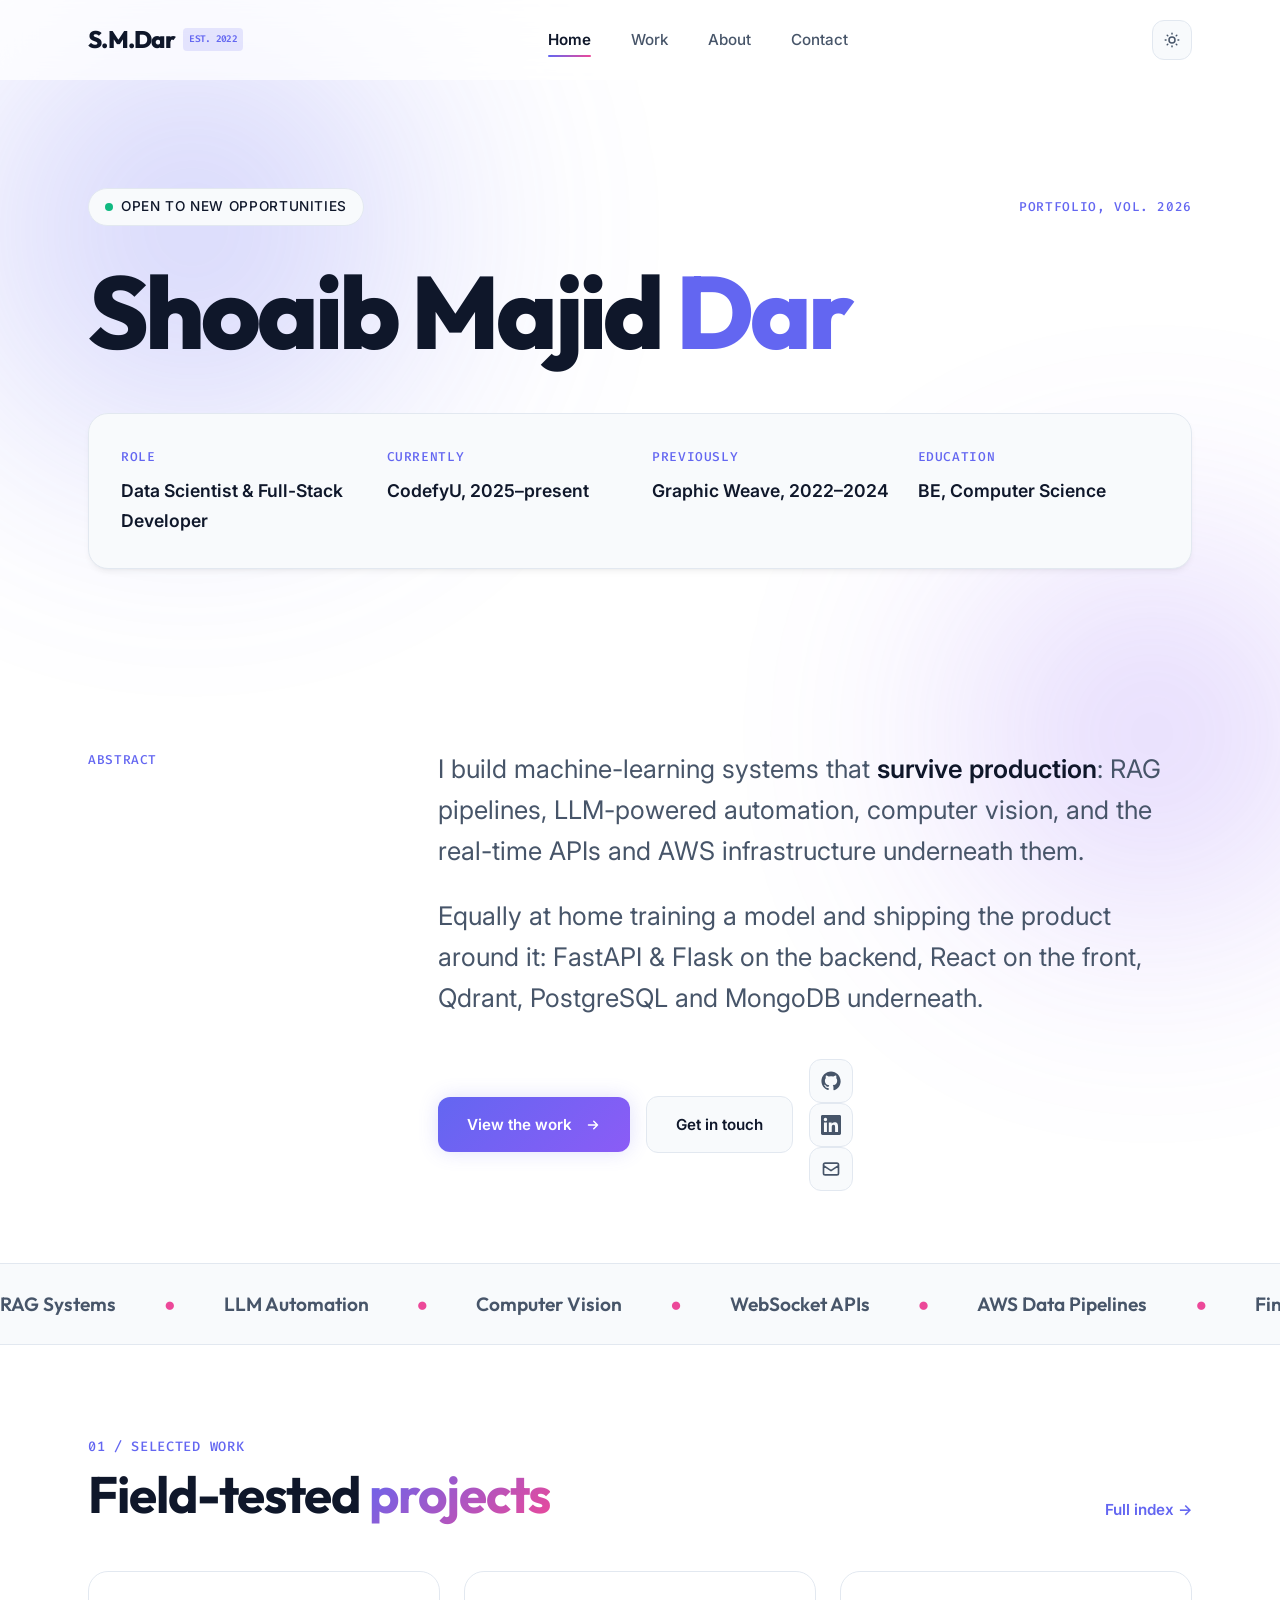
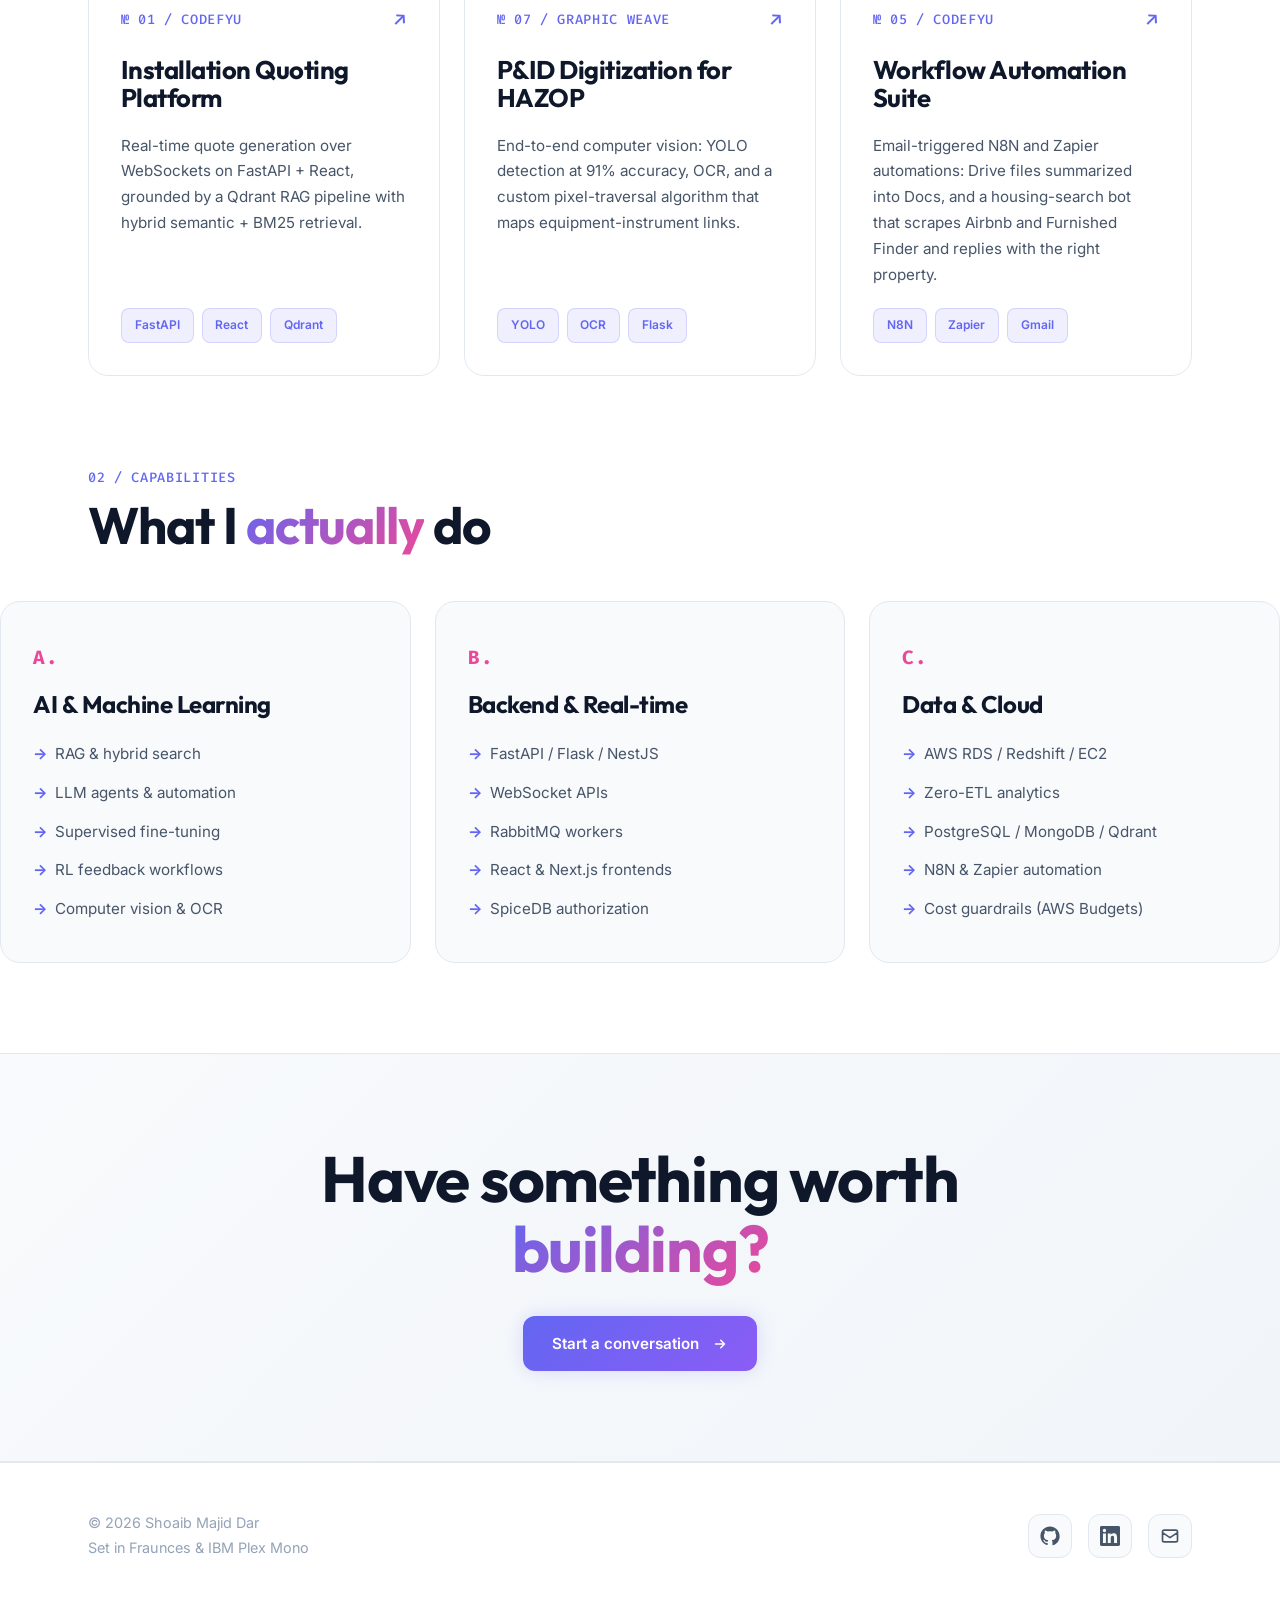
==== commit b830b81b: "design update" ====
--- a/index.html
+++ b/index.html
@@ -18,9 +18,7 @@
   </script>
   <link rel="preconnect" href="https://fonts.googleapis.com">
   <link rel="preconnect" href="https://fonts.gstatic.com" crossorigin>
-  <link
-    href="https://fonts.googleapis.com/css2?family=Archivo:wght@400;500;600&family=Fraunces:ital,opsz,wght@0,9..144,400..700;1,9..144,400..700&family=IBM+Plex+Mono:wght@400;500&display=swap"
-    rel="stylesheet">
+  <link href="https://fonts.googleapis.com/css2?family=Inter:wght@400;500;600&family=Outfit:wght@300;400;500;600;700;800&family=Fira+Code:wght@400;500&display=swap" rel="stylesheet">
   <link rel="stylesheet" href="css/styles.css">
 </head>
 
--- a/css/styles.css
+++ b/css/styles.css
@@ -1,101 +1,124 @@
 /* ==========================================================
-   SHOAIB MAJID DAR — Engineering Journal
-   Type: Fraunces (display) · Archivo (body) · IBM Plex Mono (meta)
+   SHOAIB MAJID DAR — Premium Portfolio
+   Type: 'Outfit', 'Inter', sans-serif
    ========================================================== */
 
-/* ---------- Tokens ---------- */
+@import url('https://fonts.googleapis.com/css2?family=Inter:wght@400;500;600&family=Outfit:wght@300;400;500;600;700;800&family=Fira+Code:wght@400;500&display=swap');
+
 :root {
-  /* Paper (light) */
-  --paper: #f5efe3;
-  --paper-high: #fdfaf2;
-  --paper-dim: #ece4d2;
-  --ink: #1d1810;
-  --ink-soft: #4c4434;
-  --ink-mute: #8a7f69;
-  --line: #d9cfb8;
-  --line-strong: #1d1810;
-  --accent: #c2441d;
-  --accent-deep: #9c3413;
-  --accent-ink: #fdf6ec;
-  --ok: #3f6f3f;
-  --err: #a33020;
-
-  --font-display: 'Fraunces', 'Iowan Old Style', Georgia, serif;
-  --font-body: 'Archivo', 'Helvetica Neue', sans-serif;
-  --font-mono: 'IBM Plex Mono', ui-monospace, 'SFMono-Regular', monospace;
-
-  --container: 1180px;
-  --pad: clamp(1.25rem, 4vw, 2.5rem);
-  --nav-h: 72px;
-
-  --ease: cubic-bezier(0.22, 1, 0.36, 1);
-  --t-fast: 180ms var(--ease);
-  --t-med: 380ms var(--ease);
+  /* Light Mode */
+  --bg-primary: #ffffff;
+  --bg-secondary: #f8fafc;
+  --bg-tertiary: #f1f5f9;
+  --text-primary: #0f172a;
+  --text-secondary: #475569;
+  --text-muted: #94a3b8;
+  --accent-1: #6366f1; /* Indigo */
+  --accent-2: #ec4899; /* Pink */
+  --accent-3: #8b5cf6; /* Violet */
+  --border-color: #e2e8f0;
+  --border-hover: #cbd5e1;
+  --glass-bg: rgba(255, 255, 255, 0.7);
+  --glass-border: rgba(255, 255, 255, 0.5);
+  --shadow-sm: 0 4px 6px -1px rgb(0 0 0 / 0.05), 0 2px 4px -2px rgb(0 0 0 / 0.05);
+  --shadow-md: 0 10px 15px -3px rgb(0 0 0 / 0.05), 0 4px 6px -4px rgb(0 0 0 / 0.05);
+  --shadow-lg: 0 20px 25px -5px rgb(0 0 0 / 0.05), 0 8px 10px -6px rgb(0 0 0 / 0.05);
+  --shadow-glow: 0 0 20px rgba(99, 102, 241, 0.2);
+  
+  --font-display: 'Outfit', sans-serif;
+  --font-body: 'Inter', sans-serif;
+  --font-mono: 'Fira Code', monospace;
+
+  --container: 1200px;
+  --pad: clamp(1.5rem, 5vw, 3rem);
+  --nav-h: 80px;
+
+  --ease: cubic-bezier(0.16, 1, 0.3, 1);
+  --t-fast: 200ms var(--ease);
+  --t-med: 400ms var(--ease);
+  --t-slow: 700ms var(--ease);
 }
 
 [data-theme="dark"] {
-  --paper: #161209;
-  --paper-high: #201a0f;
-  --paper-dim: #110d06;
-  --ink: #efe6d2;
-  --ink-soft: #c0b49a;
-  --ink-mute: #8a7f69;
-  --line: #332b1c;
-  --line-strong: #efe6d2;
-  --accent: #ff6d38;
-  --accent-deep: #ff8b5e;
-  --accent-ink: #1d1006;
-  --ok: #8fbf8f;
-  --err: #ff7a64;
-}
-
-/* ---------- Reset & base ---------- */
-*, *::before, *::after { box-sizing: border-box; margin: 0; padding: 0; }
+  --bg-primary: #020617; /* Slate 950 */
+  --bg-secondary: #0f172a; /* Slate 900 */
+  --bg-tertiary: #1e293b; /* Slate 800 */
+  --text-primary: #f8fafc;
+  --text-secondary: #94a3b8;
+  --text-muted: #64748b;
+  --accent-1: #818cf8;
+  --accent-2: #f472b6;
+  --accent-3: #a78bfa;
+  --border-color: #1e293b;
+  --border-hover: #334155;
+  --glass-bg: rgba(2, 6, 23, 0.6);
+  --glass-border: rgba(255, 255, 255, 0.05);
+  --shadow-sm: 0 4px 6px -1px rgb(0 0 0 / 0.3), 0 2px 4px -2px rgb(0 0 0 / 0.3);
+  --shadow-md: 0 10px 15px -3px rgb(0 0 0 / 0.3), 0 4px 6px -4px rgb(0 0 0 / 0.3);
+  --shadow-lg: 0 20px 25px -5px rgb(0 0 0 / 0.3), 0 8px 10px -6px rgb(0 0 0 / 0.3);
+  --shadow-glow: 0 0 30px rgba(129, 140, 248, 0.15);
+}
+
+* { box-sizing: border-box; margin: 0; padding: 0; }
 
 html {
   scroll-behavior: smooth;
-  -webkit-text-size-adjust: 100%;
+  -webkit-font-smoothing: antialiased;
 }
 
 body {
   font-family: var(--font-body);
   font-size: 1.0625rem;
-  line-height: 1.65;
-  color: var(--ink);
-  background: var(--paper);
+  line-height: 1.7;
+  color: var(--text-primary);
+  background: var(--bg-primary);
   min-height: 100vh;
   transition: background-color var(--t-med), color var(--t-med);
-}
-
-/* Paper grain */
-body::after {
+  overflow-x: hidden;
+}
+
+/* Dynamic background blobs */
+body::before, body::after {
   content: "";
   position: fixed;
-  inset: 0;
-  z-index: 2000;
+  border-radius: 50%;
+  filter: blur(120px);
+  z-index: -1;
+  opacity: 0.4;
   pointer-events: none;
-  opacity: 0.055;
-  background-image: url("data:image/svg+xml,%3Csvg xmlns='http://www.w3.org/2000/svg' width='180' height='180'%3E%3Cfilter id='n'%3E%3CfeTurbulence type='fractalNoise' baseFrequency='0.92' numOctaves='2'/%3E%3C/filter%3E%3Crect width='180' height='180' filter='url(%23n)'/%3E%3C/svg%3E");
-}
-
-::selection { background: var(--accent); color: var(--accent-ink); }
+  transition: opacity var(--t-slow), transform var(--t-slow);
+}
+body::before {
+  top: -10%; left: -10%;
+  width: 50vw; height: 50vw;
+  background: radial-gradient(circle, var(--accent-1), transparent 70%);
+}
+body::after {
+  bottom: -10%; right: -10%;
+  width: 40vw; height: 40vw;
+  background: radial-gradient(circle, var(--accent-3), transparent 70%);
+}
+[data-theme="dark"] body::before, [data-theme="dark"] body::after { opacity: 0.15; }
+
+::selection { background: var(--accent-1); color: #fff; }
 
 img, svg { display: block; max-width: 100%; }
 
-a { color: inherit; text-decoration: none; }
-
-h1, h2, h3 {
+a { color: inherit; text-decoration: none; transition: color var(--t-fast); }
+
+h1, h2, h3, h4, h5, h6 {
   font-family: var(--font-display);
-  font-weight: 560;
-  line-height: 1.06;
-  letter-spacing: -0.015em;
-  font-variation-settings: "opsz" 60;
+  font-weight: 700;
+  line-height: 1.1;
+  letter-spacing: -0.02em;
 }
 
 h1 em, h2 em, h3 em {
-  font-style: italic;
-  font-weight: 480;
-  color: var(--accent);
+  font-style: normal;
+  background: linear-gradient(135deg, var(--accent-1), var(--accent-2));
+  -webkit-background-clip: text;
+  -webkit-text-fill-color: transparent;
+  color: var(--accent-1);
 }
 
 .container {
@@ -104,1007 +127,566 @@
   padding-inline: var(--pad);
 }
 
-/* Mono metadata utility */
 .mono {
   font-family: var(--font-mono);
-  font-size: 0.72rem;
+  font-size: 0.8rem;
   font-weight: 500;
-  letter-spacing: 0.14em;
+  letter-spacing: 0.05em;
   text-transform: uppercase;
-}
-
-/* ---------- Reveal animations ---------- */
+  color: var(--accent-1);
+}
+
+/* Animations */
 .reveal {
   opacity: 0;
-  transform: translateY(26px);
-  transition: opacity 0.7s var(--ease), transform 0.7s var(--ease);
+  transform: translateY(30px);
+  transition: opacity 0.8s var(--ease), transform 0.8s var(--ease);
 }
 .reveal.is-visible { opacity: 1; transform: none; }
-.reveal.d1 { transition-delay: 90ms; }
-.reveal.d2 { transition-delay: 180ms; }
-.reveal.d3 { transition-delay: 270ms; }
-.reveal.d4 { transition-delay: 360ms; }
-
-@media (prefers-reduced-motion: reduce) {
-  .reveal { opacity: 1; transform: none; transition: none; }
-  html { scroll-behavior: auto; }
-}
-
-/* ---------- Navbar ---------- */
+.reveal.d1 { transition-delay: 100ms; }
+.reveal.d2 { transition-delay: 200ms; }
+.reveal.d3 { transition-delay: 300ms; }
+.reveal.d4 { transition-delay: 400ms; }
+
+/* Navbar - Glassmorphism */
 .navbar {
   position: sticky;
   top: 0;
   z-index: 100;
   height: var(--nav-h);
-  background: color-mix(in srgb, var(--paper) 88%, transparent);
-  backdrop-filter: blur(10px);
-  -webkit-backdrop-filter: blur(10px);
-  border-bottom: 1px solid var(--line);
-  transition: border-color var(--t-med), background-color var(--t-med);
-}
-
-.navbar.scrolled { border-bottom-color: var(--line-strong); }
+  background: var(--glass-bg);
+  backdrop-filter: blur(16px);
+  -webkit-backdrop-filter: blur(16px);
+  border-bottom: 1px solid transparent;
+  transition: border-color var(--t-med), background-color var(--t-med), padding var(--t-med), height var(--t-med);
+}
+
+.navbar.scrolled { 
+  border-bottom-color: var(--glass-border); 
+  height: calc(var(--nav-h) - 10px);
+  box-shadow: var(--shadow-sm);
+}
 
 .navbar .container {
   height: 100%;
   display: flex;
   align-items: center;
   justify-content: space-between;
-  gap: 1.5rem;
 }
 
 .nav-logo {
   font-family: var(--font-display);
-  font-style: italic;
-  font-size: 1.45rem;
-  font-weight: 600;
-  letter-spacing: -0.02em;
+  font-size: 1.5rem;
+  font-weight: 800;
+  letter-spacing: -0.03em;
+  display: flex;
+  align-items: center;
+  gap: 0.5rem;
 }
 .nav-logo sup {
   font-family: var(--font-mono);
-  font-style: normal;
-  font-size: 0.55rem;
-  color: var(--accent);
-  letter-spacing: 0.1em;
-  margin-left: 2px;
+  font-size: 0.6rem;
+  font-weight: 600;
+  color: var(--accent-1);
+  background: color-mix(in srgb, var(--accent-1) 15%, transparent);
+  padding: 0.2rem 0.4rem;
+  border-radius: 4px;
 }
 
 .nav-menu {
   display: flex;
   align-items: center;
-  gap: 2.2rem;
+  gap: 2.5rem;
   list-style: none;
 }
 
 .nav-link {
-  font-family: var(--font-mono);
-  font-size: 0.72rem;
+  font-family: var(--font-body);
+  font-size: 0.95rem;
   font-weight: 500;
-  letter-spacing: 0.14em;
-  text-transform: uppercase;
-  color: var(--ink-soft);
-  padding: 0.4rem 0;
+  color: var(--text-secondary);
+  padding: 0.5rem 0;
   position: relative;
-  transition: color var(--t-fast);
 }
 .nav-link::after {
   content: "";
   position: absolute;
   left: 0; bottom: 0;
   width: 100%;
-  height: 1px;
-  background: var(--ink);
+  height: 2px;
+  background: linear-gradient(90deg, var(--accent-1), var(--accent-2));
   transform: scaleX(0);
   transform-origin: right;
   transition: transform var(--t-med);
-}
-.nav-link:hover { color: var(--ink); }
+  border-radius: 2px;
+}
+.nav-link:hover { color: var(--text-primary); }
 .nav-link:hover::after { transform: scaleX(1); transform-origin: left; }
-.nav-link.active { color: var(--ink); }
+.nav-link.active { color: var(--text-primary); font-weight: 600; }
 .nav-link.active::after { transform: scaleX(1); }
 
-.nav-actions { display: flex; align-items: center; gap: 0.75rem; }
+.nav-actions { display: flex; align-items: center; gap: 1rem; }
 
 .theme-toggle {
-  width: 38px;
-  height: 38px;
-  display: grid;
-  place-items: center;
-  background: transparent;
-  border: 1px solid var(--line);
-  border-radius: 50%;
-  color: var(--ink-soft);
+  width: 40px; height: 40px;
+  display: grid; place-items: center;
+  background: var(--bg-secondary);
+  border: 1px solid var(--border-color);
+  border-radius: 12px;
+  color: var(--text-secondary);
   cursor: pointer;
-  transition: border-color var(--t-fast), color var(--t-fast), transform var(--t-fast);
-}
-.theme-toggle:hover { border-color: var(--ink); color: var(--ink); transform: rotate(15deg); }
-.theme-toggle svg { width: 16px; height: 16px; }
+  transition: all var(--t-fast);
+}
+.theme-toggle:hover { 
+  background: var(--bg-tertiary); 
+  color: var(--accent-1); 
+  border-color: var(--accent-1);
+  transform: translateY(-2px);
+}
+.theme-toggle svg { width: 18px; height: 18px; }
 
 .nav-toggle {
   display: none;
-  flex-direction: column;
-  justify-content: center;
-  gap: 5px;
-  width: 38px;
-  height: 38px;
-  background: transparent;
-  border: 1px solid var(--line);
-  border-radius: 50%;
+  flex-direction: column; justify-content: center; align-items: center; gap: 5px;
+  width: 40px; height: 40px;
+  background: var(--bg-secondary);
+  border: 1px solid var(--border-color);
+  border-radius: 12px;
   cursor: pointer;
-  align-items: center;
+  z-index: 101;
 }
 .nav-toggle span {
-  display: block;
-  width: 15px;
-  height: 1.5px;
-  background: var(--ink);
+  display: block; width: 18px; height: 2px;
+  background: var(--text-primary);
   transition: transform var(--t-fast), opacity var(--t-fast);
-}
-.nav-toggle.active span:nth-child(1) { transform: translateY(6.5px) rotate(45deg); }
+  border-radius: 2px;
+}
+.nav-toggle.active span:nth-child(1) { transform: translateY(7px) rotate(45deg); }
 .nav-toggle.active span:nth-child(2) { opacity: 0; }
-.nav-toggle.active span:nth-child(3) { transform: translateY(-6.5px) rotate(-45deg); }
-
-/* ---------- Buttons ---------- */
+.nav-toggle.active span:nth-child(3) { transform: translateY(-7px) rotate(-45deg); }
+
+/* Buttons */
 .btn {
-  display: inline-flex;
-  align-items: center;
-  gap: 0.6rem;
-  font-family: var(--font-mono);
-  font-size: 0.74rem;
-  font-weight: 500;
-  letter-spacing: 0.12em;
-  text-transform: uppercase;
-  padding: 0.95rem 1.6rem;
-  border: 1px solid var(--line-strong);
+  display: inline-flex; align-items: center; justify-content: center; gap: 0.75rem;
+  font-family: var(--font-body);
+  font-size: 0.95rem; font-weight: 600;
+  padding: 0.9rem 1.8rem;
+  border-radius: 12px;
   cursor: pointer;
-  transition: transform var(--t-fast), box-shadow var(--t-fast),
-              background-color var(--t-fast), color var(--t-fast);
-}
-.btn svg { width: 14px; height: 14px; transition: transform var(--t-fast); }
+  transition: all var(--t-fast);
+}
+.btn svg { width: 18px; height: 18px; transition: transform var(--t-fast); }
 .btn:hover svg { transform: translateX(4px); }
 
 .btn-primary {
-  background: var(--ink);
-  color: var(--paper);
+  background: linear-gradient(135deg, var(--accent-1), var(--accent-3));
+  color: #fff;
+  border: none;
+  box-shadow: var(--shadow-glow);
 }
 .btn-primary:hover {
-  background: var(--accent);
-  border-color: var(--accent);
-  color: var(--accent-ink);
-  transform: translate(-2px, -2px);
-  box-shadow: 4px 4px 0 var(--line-strong);
+  transform: translateY(-2px);
+  box-shadow: 0 10px 25px rgba(99, 102, 241, 0.4);
 }
 
 .btn-secondary {
-  background: transparent;
-  color: var(--ink);
+  background: var(--bg-secondary);
+  color: var(--text-primary);
+  border: 1px solid var(--border-color);
 }
 .btn-secondary:hover {
-  transform: translate(-2px, -2px);
-  box-shadow: 4px 4px 0 var(--accent);
-}
-
-/* ---------- Masthead (home hero) ---------- */
+  background: var(--bg-tertiary);
+  border-color: var(--border-hover);
+  transform: translateY(-2px);
+}
+
+/* Masthead */
 .masthead {
-  padding-top: clamp(3rem, 8vh, 6rem);
-  border-bottom: 1px solid var(--line-strong);
+  padding: clamp(4rem, 12vh, 8rem) 0;
+  position: relative;
 }
 
 .masthead-top {
-  display: flex;
-  justify-content: space-between;
-  align-items: baseline;
-  gap: 1rem;
-  padding-bottom: 1.2rem;
-  border-bottom: 1px solid var(--line);
-  color: var(--ink-mute);
+  display: flex; justify-content: space-between; align-items: center;
+  margin-bottom: 2rem;
 }
 
 .status-pill {
-  display: inline-flex;
-  align-items: center;
-  gap: 0.55rem;
-  color: var(--ink-soft);
+  display: inline-flex; align-items: center; gap: 0.5rem;
+  font-family: var(--font-body); font-size: 0.85rem; font-weight: 500;
+  background: var(--bg-secondary);
+  border: 1px solid var(--border-color);
+  padding: 0.4rem 1rem;
+  border-radius: 20px;
+  color: var(--text-primary);
 }
 .status-dot {
-  width: 7px; height: 7px;
-  border-radius: 50%;
-  background: var(--ok);
-  animation: pulse 2.2s ease-in-out infinite;
-}
-@keyframes pulse {
-  0%, 100% { box-shadow: 0 0 0 0 color-mix(in srgb, var(--ok) 45%, transparent); }
-  55% { box-shadow: 0 0 0 6px transparent; }
+  width: 8px; height: 8px; border-radius: 50%;
+  background: #10b981;
+  box-shadow: 0 0 0 0 rgba(16, 185, 129, 0.4);
+  animation: pulse-green 2s infinite;
+}
+@keyframes pulse-green {
+  0% { box-shadow: 0 0 0 0 rgba(16, 185, 129, 0.4); }
+  70% { box-shadow: 0 0 0 6px rgba(16, 185, 129, 0); }
+  100% { box-shadow: 0 0 0 0 rgba(16, 185, 129, 0); }
 }
 
 .masthead-name {
-  font-size: clamp(3.2rem, 11.5vw, 9.2rem);
-  font-weight: 600;
-  letter-spacing: -0.03em;
-  line-height: 0.98;
-  padding: clamp(1.5rem, 4vh, 3rem) 0 clamp(1.2rem, 3vh, 2.4rem);
-  text-wrap: balance;
-}
-.masthead-name .last-name { color: var(--accent); font-style: italic; font-weight: 480; }
+  font-size: clamp(3rem, 8vw, 6.5rem);
+  font-weight: 800;
+  line-height: 1.05;
+  margin-bottom: 3rem;
+  letter-spacing: -0.04em;
+}
+.masthead-name .last-name { color: var(--accent-1); }
 
 .masthead-meta {
   display: grid;
-  grid-template-columns: repeat(4, 1fr);
-  border-top: 1px solid var(--line);
+  grid-template-columns: repeat(auto-fit, minmax(200px, 1fr));
+  gap: 1.5rem;
+  background: var(--bg-secondary);
+  padding: 2rem;
+  border-radius: 20px;
+  border: 1px solid var(--border-color);
+  box-shadow: var(--shadow-sm);
 }
 .masthead-meta > div {
-  padding: 1.1rem 1.2rem 1.3rem 0;
-  border-right: 1px solid var(--line);
-}
-.masthead-meta > div:last-child { border-right: none; }
-.masthead-meta > div + div { padding-left: 1.2rem; }
-.masthead-meta dt { color: var(--ink-mute); margin-bottom: 0.45rem; }
-.masthead-meta dd {
-  font-size: 0.95rem;
-  font-weight: 500;
-  color: var(--ink);
-}
-
-/* ---------- Abstract strip ---------- */
+  display: flex; flex-direction: column; gap: 0.5rem;
+}
+.masthead-meta dt { color: var(--accent-1); font-size: 0.8rem; font-family: var(--font-mono); text-transform: uppercase; font-weight: 500; }
+.masthead-meta dd { font-weight: 600; color: var(--text-primary); font-size: 1.1rem; }
+
+/* Abstract */
 .abstract {
-  border-bottom: 1px solid var(--line-strong);
+  padding: clamp(3rem, 8vh, 5rem) 0;
 }
 .abstract .container {
   display: grid;
-  grid-template-columns: minmax(120px, 1fr) 3fr;
-  gap: 2rem;
-  padding-top: clamp(2.5rem, 6vh, 4rem);
-  padding-bottom: clamp(2.5rem, 6vh, 4rem);
-}
-.abstract-label { color: var(--accent); padding-top: 0.5rem; }
+  grid-template-columns: 1fr 2.5fr;
+  gap: 3rem;
+  align-items: start;
+}
 .abstract-body p {
-  font-family: var(--font-display);
-  font-size: clamp(1.25rem, 2.3vw, 1.7rem);
-  font-weight: 420;
-  line-height: 1.45;
-  letter-spacing: -0.005em;
-  max-width: 56ch;
-}
-.abstract-body p + p { margin-top: 1.2rem; }
-.abstract-actions {
-  display: flex;
-  flex-wrap: wrap;
-  gap: 1rem;
-  margin-top: 2.2rem;
-}
-
-/* ---------- Section scaffolding ---------- */
-.section { padding: clamp(3.5rem, 9vh, 6.5rem) 0; }
-
+  font-size: clamp(1.2rem, 2vw, 1.6rem);
+  color: var(--text-secondary);
+  line-height: 1.6;
+  margin-bottom: 1.5rem;
+}
+.abstract-body p em { color: var(--text-primary); font-style: normal; font-weight: 600; }
+.abstract-actions { display: flex; flex-wrap: wrap; gap: 1rem; margin-top: 2.5rem; align-items: center;}
+
+/* Sections */
+.section { padding: clamp(4rem, 10vh, 8rem) 0; }
 .section-head {
-  display: flex;
-  align-items: baseline;
-  justify-content: space-between;
-  gap: 1.5rem;
-  margin-bottom: clamp(2rem, 5vh, 3.5rem);
-  padding-bottom: 1.1rem;
-  border-bottom: 1px solid var(--line-strong);
-}
-.section-head .kicker { color: var(--accent); display: block; margin-bottom: 0.8rem; }
-.section-head h2 { font-size: clamp(1.9rem, 4.5vw, 3.1rem); }
+  display: flex; justify-content: space-between; align-items: flex-end;
+  margin-bottom: 3rem; gap: 2rem;
+}
+.section-head .kicker { margin-bottom: 0.5rem; display: block; font-family: var(--font-mono); font-size: 0.85rem; color: var(--accent-1); font-weight: 500;}
+.section-head h2 { font-size: clamp(2rem, 4vw, 3.5rem); }
 .section-link {
-  font-family: var(--font-mono);
-  font-size: 0.72rem;
-  letter-spacing: 0.14em;
-  text-transform: uppercase;
-  color: var(--ink-soft);
-  white-space: nowrap;
-  border-bottom: 1px solid var(--line);
-  padding-bottom: 0.2rem;
-  transition: color var(--t-fast), border-color var(--t-fast);
-}
-.section-link:hover { color: var(--accent); border-color: var(--accent); }
-
-/* ---------- Page headers (inner pages) ---------- */
-.page-header {
-  padding: clamp(3rem, 8vh, 5.5rem) 0 clamp(2rem, 5vh, 3rem);
-  border-bottom: 1px solid var(--line-strong);
-}
-.page-header .kicker { color: var(--accent); display: block; margin-bottom: 1rem; }
-.page-title {
-  font-size: clamp(2.8rem, 8vw, 5.5rem);
-  letter-spacing: -0.025em;
-}
-.page-subtitle {
-  margin-top: 1.3rem;
-  font-size: 1.1rem;
-  color: var(--ink-soft);
-  max-width: 52ch;
-}
-
-/* ---------- Project ledger (index rows) ---------- */
+  font-family: var(--font-body); font-weight: 600; font-size: 0.95rem;
+  color: var(--accent-1); display: inline-flex; align-items: center; gap: 0.5rem;
+}
+.section-link:hover { transform: translateX(4px); }
+
+/* Ledger (Index Rows) */
 .ledger-cols {
   display: grid;
-  grid-template-columns: 4rem 2.4fr 1.3fr 1fr 4.5rem;
-  gap: 1.5rem;
-  padding: 0.9rem 0;
-  border-bottom: 1px solid var(--line-strong);
-  color: var(--ink-mute);
-}
-
+  grid-template-columns: 60px 2.5fr 1fr 1.5fr 40px;
+  padding: 1rem;
+  color: var(--text-muted);
+  font-size: 0.85rem; font-weight: 600;
+  text-transform: uppercase; letter-spacing: 0.05em;
+  border-bottom: 2px solid var(--border-color);
+  font-family: var(--font-mono);
+}
 .ledger-row {
   display: grid;
-  grid-template-columns: 4rem 2.4fr 1.3fr 1fr 4.5rem;
-  gap: 1.5rem;
+  grid-template-columns: 60px 2.5fr 1fr 1.5fr 40px;
   align-items: center;
-  padding: 1.6rem 0;
-  border-bottom: 1px solid var(--line);
-  cursor: pointer;
-  position: relative;
-  transition: color var(--t-fast);
-}
-.ledger-row::before {
-  content: "";
-  position: absolute;
-  inset: 0 calc(var(--pad) * -1);
-  background: var(--ink);
-  transform: scaleY(0);
-  transform-origin: bottom;
-  transition: transform var(--t-med);
-  z-index: 0;
-}
-.ledger-row > * { position: relative; z-index: 1; }
-.ledger-row:hover::before { transform: scaleY(1); transform-origin: top; }
-.ledger-row:hover { color: var(--paper); }
-.ledger-row:hover .ledger-num { color: var(--accent); }
-.ledger-row:hover .ledger-context,
-.ledger-row:hover .ledger-stack { color: color-mix(in srgb, var(--paper) 70%, transparent); }
-.ledger-row:hover .ledger-arrow { transform: translateX(6px); color: var(--accent); }
-
-.ledger-num {
-  font-family: var(--font-mono);
-  font-size: 0.8rem;
-  color: var(--ink-mute);
-  transition: color var(--t-fast);
-}
-.ledger-title {
-  font-family: var(--font-display);
-  font-size: clamp(1.3rem, 2.6vw, 1.9rem);
-  font-weight: 540;
-  letter-spacing: -0.01em;
-  line-height: 1.15;
-}
-.ledger-context, .ledger-stack {
-  font-family: var(--font-mono);
-  font-size: 0.72rem;
-  letter-spacing: 0.08em;
-  text-transform: uppercase;
-  color: var(--ink-mute);
-  line-height: 1.7;
-  transition: color var(--t-fast);
-}
-.ledger-arrow {
-  justify-self: end;
-  font-size: 1.3rem;
-  transition: transform var(--t-med), color var(--t-fast);
-}
-
-/* ---------- Featured cards (home) ---------- */
+  padding: 1.5rem 1rem;
+  border-bottom: 1px solid var(--border-color);
+  transition: all var(--t-fast);
+  border-radius: 12px;
+  margin: 0.25rem 0;
+}
+.ledger-row:hover {
+  background: var(--bg-secondary);
+  transform: scale(1.01);
+  box-shadow: var(--shadow-sm);
+  border-color: transparent;
+}
+.ledger-num { color: var(--accent-1); font-family: var(--font-mono); font-size: 0.9rem;}
+.ledger-title { font-size: 1.25rem; font-weight: 700; color: var(--text-primary); }
+.ledger-context { color: var(--text-secondary); font-size: 0.9rem;}
+.ledger-stack { color: var(--text-muted); font-size: 0.9rem;}
+.ledger-arrow { color: var(--accent-1); font-size: 1.2rem; justify-self: end; transition: transform var(--t-fast); }
+.ledger-row:hover .ledger-arrow { transform: translateX(5px); }
+
+/* Featured Cards */
 .featured-grid {
-  display: grid;
-  grid-template-columns: repeat(3, 1fr);
-  border: 1px solid var(--line-strong);
-  background: var(--line);
-  gap: 1px;
-}
-
+  display: grid; grid-template-columns: repeat(auto-fit, minmax(320px, 1fr)); gap: 1.5rem;
+}
 .feature-card {
-  background: var(--paper);
-  padding: 2rem 1.8rem 1.8rem;
-  display: flex;
-  flex-direction: column;
-  gap: 1.1rem;
-  min-height: 330px;
-  position: relative;
-  overflow: hidden;
-  transition: background-color var(--t-med);
-}
-.feature-card::after {
-  content: "";
-  position: absolute;
-  inset: auto 0 0 0;
-  height: 3px;
-  background: var(--accent);
-  transform: scaleX(0);
-  transform-origin: left;
-  transition: transform var(--t-med);
-}
-.feature-card:hover { background: var(--paper-high); }
-.feature-card:hover::after { transform: scaleX(1); }
-.feature-card:hover .feature-arrow { transform: translate(4px, -4px); color: var(--accent); }
-
-.feature-top {
-  display: flex;
-  justify-content: space-between;
-  align-items: flex-start;
-  color: var(--ink-mute);
-}
-.feature-arrow { font-size: 1.2rem; color: var(--ink-mute); transition: transform var(--t-med), color var(--t-fast); }
-.feature-card h3 {
-  font-size: 1.55rem;
-  font-weight: 540;
-}
-.feature-card p {
-  font-size: 0.95rem;
-  color: var(--ink-soft);
-  flex-grow: 1;
-}
-.feature-card .tag-row { margin-top: auto; }
-
-/* ---------- Tags ---------- */
-.tag-row { display: flex; flex-wrap: wrap; gap: 0.45rem; }
+  background: var(--glass-bg);
+  backdrop-filter: blur(10px);
+  border: 1px solid var(--border-color);
+  border-radius: 20px;
+  padding: 2rem;
+  display: flex; flex-direction: column; gap: 1.25rem;
+  transition: all var(--t-med);
+  position: relative; overflow: hidden;
+}
+.feature-card::before {
+  content: ""; position: absolute; top: 0; left: 0; width: 100%; height: 4px;
+  background: linear-gradient(90deg, var(--accent-1), var(--accent-2));
+  transform: scaleX(0); transform-origin: left; transition: transform var(--t-med);
+}
+.feature-card:hover {
+  transform: translateY(-5px);
+  box-shadow: var(--shadow-lg);
+  border-color: var(--border-hover);
+  background: var(--bg-secondary);
+}
+.feature-card:hover::before { transform: scaleX(1); }
+.feature-top { display: flex; justify-content: space-between; align-items: center; }
+.feature-top span:first-child { font-family: var(--font-mono); color: var(--accent-1); font-size: 0.85rem;}
+.feature-arrow { color: var(--accent-1); transition: transform var(--t-fast); font-size: 1.2rem;}
+.feature-card h3 { font-size: 1.6rem; color: var(--text-primary); }
+.feature-card p { color: var(--text-secondary); flex-grow: 1; font-size: 0.95rem; }
+.feature-card:hover .feature-arrow { transform: translate(4px, -4px); }
+
+/* Tags */
+.tag-row { display: flex; flex-wrap: wrap; gap: 0.5rem; }
 .tag {
-  font-family: var(--font-mono);
-  font-size: 0.65rem;
-  font-weight: 500;
-  letter-spacing: 0.1em;
-  text-transform: uppercase;
-  padding: 0.32rem 0.6rem;
-  border: 1px solid var(--line);
-  color: var(--ink-soft);
-  white-space: nowrap;
-  transition: border-color var(--t-fast), color var(--t-fast);
-}
-a.tag:hover, .tag.linked:hover { border-color: var(--accent); color: var(--accent); }
-
-/* ---------- Capabilities strip (home) ---------- */
+  font-family: var(--font-body); font-size: 0.75rem; font-weight: 600;
+  padding: 0.4rem 0.8rem; border-radius: 8px;
+  background: color-mix(in srgb, var(--accent-1) 10%, transparent);
+  color: var(--accent-1); border: 1px solid color-mix(in srgb, var(--accent-1) 20%, transparent);
+}
+.tag:hover { background: var(--accent-1); color: #fff; }
+
+/* Capabilities */
 .cap-grid {
-  display: grid;
-  grid-template-columns: repeat(3, 1fr);
-  gap: 1px;
-  background: var(--line);
-  border-block: 1px solid var(--line-strong);
+  display: grid; grid-template-columns: repeat(auto-fit, minmax(300px, 1fr)); gap: 1.5rem;
 }
 .cap-cell {
-  background: var(--paper);
-  padding: 2.2rem 1.8rem 2.4rem;
-}
-.cap-cell .cap-num { color: var(--accent); display: block; margin-bottom: 1.4rem; }
-.cap-cell h3 {
-  font-size: 1.45rem;
-  margin-bottom: 0.9rem;
-}
-.cap-cell ul { list-style: none; }
+  background: var(--bg-secondary); border: 1px solid var(--border-color);
+  border-radius: 20px; padding: 2.5rem 2rem;
+  transition: all var(--t-fast);
+}
+.cap-cell:hover { transform: translateY(-3px); box-shadow: var(--shadow-md); border-color: var(--accent-1); }
+.cap-cell .cap-num { color: var(--accent-2); font-size: 1.2rem; margin-bottom: 1rem; display: block; font-family: var(--font-mono); font-weight: bold;}
+.cap-cell h3 { margin-bottom: 1.5rem; font-size: 1.5rem; }
+.cap-cell ul { list-style: none; display: flex; flex-direction: column; gap: 0.8rem; }
 .cap-cell li {
-  font-family: var(--font-mono);
-  font-size: 0.74rem;
-  letter-spacing: 0.07em;
-  text-transform: uppercase;
-  color: var(--ink-soft);
-  padding: 0.5rem 0;
-  border-bottom: 1px dashed var(--line);
-}
-.cap-cell li:last-child { border-bottom: none; }
-
-/* ---------- CTA band ---------- */
+  color: var(--text-secondary); font-size: 0.95rem;
+  display: flex; align-items: center; gap: 0.5rem;
+}
+.cap-cell li::before { content: "→"; color: var(--accent-1); font-weight: bold; }
+
+/* CTA Band */
 .cta-band {
-  background: var(--ink);
-  color: var(--paper);
-  padding: clamp(3.5rem, 9vh, 6rem) 0;
-}
-.cta-band .container {
-  display: flex;
-  flex-wrap: wrap;
-  align-items: center;
-  justify-content: space-between;
-  gap: 2rem;
-}
-.cta-band h2 {
-  font-size: clamp(2rem, 5vw, 3.4rem);
-  max-width: 18ch;
-}
-.cta-band .btn-primary {
-  background: var(--accent);
-  border-color: var(--accent);
-  color: var(--accent-ink);
-}
-.cta-band .btn-primary:hover {
-  background: var(--paper);
-  border-color: var(--paper);
-  color: var(--ink);
-  box-shadow: 4px 4px 0 var(--accent);
-}
-
-/* ---------- About page ---------- */
-.about-grid {
-  display: grid;
-  grid-template-columns: minmax(220px, 1fr) 2.2fr;
-  gap: clamp(2rem, 5vw, 4.5rem);
-  align-items: start;
-}
-
+  background: linear-gradient(135deg, var(--bg-secondary), var(--bg-tertiary));
+  border-block: 1px solid var(--border-color);
+  padding: clamp(4rem, 10vh, 6rem) 0;
+  text-align: center;
+}
+.cta-band .container { display: flex; flex-direction: column; align-items: center; gap: 2rem; }
+.cta-band h2 { font-size: clamp(2.5rem, 5vw, 4rem); max-width: 20ch; margin: 0 auto; }
+
+/* Footer */
+.footer { padding: 3rem 0; border-top: 1px solid var(--border-color); }
+.footer .container { display: flex; justify-content: space-between; align-items: center; flex-wrap: wrap; gap: 1rem; }
+.footer-colophon { color: var(--text-muted); font-size: 0.9rem; }
+.footer-social { display: flex; gap: 1rem; }
+.icon-link {
+  width: 44px; height: 44px; display: grid; place-items: center;
+  background: var(--bg-secondary); border: 1px solid var(--border-color); border-radius: 12px;
+  color: var(--text-secondary); transition: all var(--t-fast);
+}
+.icon-link:hover { background: var(--accent-1); color: #fff; border-color: var(--accent-1); transform: translateY(-3px); }
+.icon-link svg { width: 20px; height: 20px; }
+
+/* Marquee */
+.marquee {
+  overflow: hidden; padding: 1.5rem 0; border-block: 1px solid var(--border-color);
+  background: var(--bg-secondary);
+}
+.marquee-track {
+  display: flex; gap: 3rem; white-space: nowrap; animation: marquee 25s linear infinite;
+  font-family: var(--font-display); font-size: 1.2rem; font-weight: 600; color: var(--text-secondary);
+}
+.marquee-track .sep { color: var(--accent-2); }
+@keyframes marquee { from { transform: translateX(0); } to { transform: translateX(-50%); } }
+
+/* About Page Specific */
+.about-grid { display: grid; grid-template-columns: 1fr 2fr; gap: 4rem; align-items: start; }
 .about-portrait {
-  position: sticky;
-  top: calc(var(--nav-h) + 2rem);
-  aspect-ratio: 4 / 5;
-  border: 1px solid var(--line-strong);
-  background:
-    repeating-linear-gradient(-45deg, transparent 0 10px, color-mix(in srgb, var(--line) 45%, transparent) 10px 11px),
-    var(--paper-high);
-  display: grid;
-  place-items: center;
-  overflow: hidden;
-}
-.about-portrait img {
-  position: absolute;
-  inset: 0;
-  width: 100%;
-  height: 100%;
-  object-fit: cover;
-}
+  position: sticky; top: calc(var(--nav-h) + 2rem);
+  border-radius: 24px; overflow: hidden;
+  border: 1px solid var(--border-color); box-shadow: var(--shadow-lg);
+  aspect-ratio: 4/5;
+  display: grid; place-items: center;
+}
+.about-portrait img { width: 100%; height: 100%; object-fit: cover; transition: transform var(--t-slow); position: absolute; inset: 0;}
+.about-portrait:hover img { transform: scale(1.05); }
 .about-portrait .monogram {
-  font-family: var(--font-display);
-  font-style: italic;
-  font-size: clamp(4rem, 8vw, 6.5rem);
-  font-weight: 600;
-  color: var(--accent);
-  line-height: 1;
-}
-.about-portrait figcaption {
-  position: absolute;
-  bottom: 0.8rem;
-  font-family: var(--font-mono);
-  font-size: 0.62rem;
-  letter-spacing: 0.16em;
-  text-transform: uppercase;
-  color: var(--ink-mute);
-  background: var(--paper-high);
-  border: 1px solid var(--line);
-  padding: 0.3rem 0.7rem;
-}
-
-.about-bio h2 {
-  font-size: clamp(1.8rem, 4vw, 2.7rem);
-  margin-bottom: 1.6rem;
-}
-.about-bio p {
-  color: var(--ink-soft);
-  max-width: 62ch;
-  margin-bottom: 1.2rem;
-}
-.about-bio strong { color: var(--ink); font-weight: 600; }
-.about-actions { display: flex; flex-wrap: wrap; gap: 1rem; margin-top: 2rem; }
-
-/* ---------- Experience ---------- */
-.xp-list { border-top: 1px solid var(--line-strong); }
+  font-family: var(--font-display); font-size: 4rem; font-weight: 800; color: var(--accent-1); z-index: -1;
+}
+.about-bio h2 { font-size: clamp(2rem, 4vw, 3rem); margin-bottom: 1.5rem; }
+.about-bio p { color: var(--text-secondary); font-size: 1.1rem; margin-bottom: 1.5rem; }
+.about-bio strong { color: var(--text-primary); font-weight: 600; }
 .xp-entry {
-  display: grid;
-  grid-template-columns: minmax(150px, 1fr) 2.6fr;
-  gap: 1.5rem;
-  padding: 2.2rem 0;
-  border-bottom: 1px solid var(--line);
-}
-.xp-when {
-  font-family: var(--font-mono);
-  font-size: 0.74rem;
-  letter-spacing: 0.1em;
-  text-transform: uppercase;
-  color: var(--ink-mute);
-  padding-top: 0.45rem;
-}
-.xp-role h3 {
-  font-size: 1.55rem;
-  margin-bottom: 0.2rem;
-}
-.xp-role .xp-company {
-  font-family: var(--font-mono);
-  font-size: 0.74rem;
-  letter-spacing: 0.12em;
-  text-transform: uppercase;
-  color: var(--accent);
-}
-.xp-role > p {
-  margin-top: 0.9rem;
-  color: var(--ink-soft);
-  max-width: 60ch;
-}
-.xp-worked {
-  margin-top: 1.2rem;
-}
-.xp-worked .mono { color: var(--ink-mute); display: block; margin-bottom: 0.6rem; }
-
-/* ---------- Education ---------- */
+  display: grid; grid-template-columns: 200px 1fr; gap: 2rem;
+  padding: 2.5rem 0; border-bottom: 1px solid var(--border-color);
+}
+.xp-when { color: var(--accent-1); font-family: var(--font-mono); font-size: 0.9rem; font-weight: 600; }
+.xp-role h3 { font-size: 1.5rem; margin-bottom: 0.3rem; }
+.xp-company { color: var(--text-secondary); font-size: 1.1rem; font-weight: 500; font-family: var(--font-mono); text-transform: uppercase; }
+.xp-role p { margin-top: 1rem; color: var(--text-secondary); }
+.xp-worked { margin-top: 1rem; }
+.xp-worked .mono { margin-bottom: 0.5rem; display: block; }
 .edu-card {
-  display: flex;
-  flex-wrap: wrap;
-  justify-content: space-between;
-  align-items: baseline;
-  gap: 1rem;
-  padding: 1.8rem 0;
-  border-top: 1px solid var(--line-strong);
-  border-bottom: 1px solid var(--line);
+  display: flex; justify-content: space-between; align-items: center; flex-wrap: wrap;
+  padding: 2rem; background: var(--bg-secondary); border-radius: 16px; border: 1px solid var(--border-color);
 }
 .edu-card h3 { font-size: 1.4rem; }
-.edu-card .edu-degree { color: var(--ink-soft); margin-top: 0.2rem; }
-.edu-card .edu-loc {
-  font-family: var(--font-mono);
-  font-size: 0.72rem;
-  letter-spacing: 0.12em;
-  text-transform: uppercase;
-  color: var(--ink-mute);
-}
-
-/* ---------- Skills ---------- */
-.skill-group { margin-bottom: 2.4rem; }
-.skill-group:last-child { margin-bottom: 0; }
-.skill-group-head {
-  display: flex;
-  align-items: baseline;
-  gap: 1rem;
-  margin-bottom: 1rem;
-}
-.skill-group-head .mono { color: var(--accent); }
+.edu-degree { color: var(--text-secondary); margin-top: 0.3rem; }
+.edu-loc { color: var(--accent-1); font-weight: 600; font-family: var(--font-mono); font-size: 0.85rem;}
+
+.skill-group { margin-bottom: 2rem; }
+.skill-group-head { display: flex; align-items: center; gap: 1rem; margin-bottom: 1rem; }
 .skill-group-head h3 { font-size: 1.3rem; }
-.skill-group-head::after {
-  content: "";
-  flex-grow: 1;
-  height: 1px;
-  background: var(--line);
-  align-self: center;
-}
-
-/* ---------- Project detail page ---------- */
-.project-hero {
-  padding: clamp(2.5rem, 7vh, 5rem) 0 clamp(2rem, 5vh, 3rem);
-  border-bottom: 1px solid var(--line-strong);
-}
-.project-hero .crumb {
-  display: inline-flex;
-  align-items: center;
-  gap: 0.5rem;
-  color: var(--ink-mute);
-  margin-bottom: 1.6rem;
-  transition: color var(--t-fast);
-}
-.project-hero .crumb:hover { color: var(--accent); }
-.project-hero .proj-num { color: var(--accent); display: block; margin-bottom: 0.9rem; }
-.project-hero h1 {
-  font-size: clamp(2.4rem, 6.5vw, 4.6rem);
-  letter-spacing: -0.02em;
-  max-width: 18ch;
-}
-
+.skill-group-head::after { content:""; flex-grow:1; height:1px; background: var(--border-color); }
+.skill-group-head .mono { color: var(--accent-1); font-weight: bold; }
+
+/* Page Header */
+.page-header {
+  padding: clamp(3rem, 8vh, 6rem) 0;
+  border-bottom: 1px solid var(--border-color);
+  background: linear-gradient(to bottom, var(--bg-secondary), var(--bg-primary));
+}
+.page-header .kicker { margin-bottom: 1rem; display: block; }
+.page-title { font-size: clamp(2.5rem, 6vw, 4.5rem); margin-bottom: 1rem; }
+.page-subtitle { color: var(--text-secondary); font-size: 1.15rem; max-width: 60ch; }
+
+/* Project Detail Page */
+.project-hero { padding: clamp(3rem, 8vh, 6rem) 0; background: linear-gradient(to bottom, var(--bg-secondary), var(--bg-primary)); border-bottom: 1px solid var(--border-color);}
+.project-hero .crumb { display: inline-flex; color: var(--text-muted); font-weight: 500; margin-bottom: 1.5rem; font-family: var(--font-mono); font-size: 0.85rem; text-transform: uppercase;}
+.project-hero .crumb:hover { color: var(--accent-1); }
+.proj-num { color: var(--accent-2); margin-bottom: 1rem; display: block; font-family: var(--font-mono); font-size: 0.85rem;}
+.project-hero h1 { font-size: clamp(2.5rem, 6vw, 4.5rem); margin-bottom: 2rem; max-width: 20ch;}
 .project-meta {
-  display: grid;
-  grid-template-columns: repeat(4, 1fr);
-  border-bottom: 1px solid var(--line);
-}
-.project-meta > div {
-  padding: 1.2rem 1.2rem 1.4rem 0;
-  border-right: 1px solid var(--line);
-}
-.project-meta > div + div { padding-left: 1.2rem; }
-.project-meta > div:last-child { border-right: none; }
-.project-meta dt { color: var(--ink-mute); margin-bottom: 0.5rem; }
-.project-meta dd { font-size: 0.95rem; font-weight: 500; }
-.project-meta .tag-row { margin-top: 0.2rem; }
+  display: grid; grid-template-columns: repeat(auto-fit, minmax(200px, 1fr)); gap: 1.5rem;
+  background: var(--bg-secondary); padding: 2rem; border-radius: 20px; border: 1px solid var(--border-color);
+  margin-bottom: 3rem; margin-top: 2rem;
+}
+.project-meta dt { color: var(--accent-1); font-size: 0.85rem; margin-bottom: 0.3rem; font-family: var(--font-mono); text-transform: uppercase;}
+.project-meta dd { font-weight: 600; font-size: 1.05rem; }
 
 .project-body {
-  display: grid;
-  grid-template-columns: minmax(120px, 1fr) 3fr;
-  gap: 2rem;
-  padding: clamp(2.5rem, 6vh, 4rem) 0;
-  border-bottom: 1px solid var(--line);
-}
-.project-body:last-of-type { border-bottom: none; }
-.project-body .body-label { color: var(--accent); padding-top: 0.4rem; }
-.project-body .lede {
-  font-family: var(--font-display);
-  font-size: clamp(1.2rem, 2.2vw, 1.55rem);
-  font-weight: 420;
-  line-height: 1.5;
-  max-width: 58ch;
-}
-.project-body p + p { margin-top: 1rem; }
+  display: grid; grid-template-columns: 150px 1fr; gap: 2rem;
+  padding: 3rem 0; border-bottom: 1px solid var(--border-color);
+}
+.project-body:last-child { border-bottom: none; }
+.body-label { color: var(--accent-1); font-family: var(--font-mono); font-size: 0.85rem; text-transform: uppercase;}
+.project-body p { font-size: 1.1rem; color: var(--text-secondary); margin-bottom: 1rem; line-height: 1.8; max-width: 65ch;}
+.project-body .lede { font-size: 1.3rem; color: var(--text-primary); font-weight: 500; }
 
 .highlight-list { list-style: none; counter-reset: hl; }
 .highlight-list li {
-  counter-increment: hl;
-  display: grid;
-  grid-template-columns: 3rem 1fr;
-  gap: 1rem;
-  padding: 1.2rem 0;
-  border-bottom: 1px dashed var(--line);
-  color: var(--ink-soft);
-  max-width: 64ch;
-}
-.highlight-list li:first-child { padding-top: 0; }
-.highlight-list li:last-child { border-bottom: none; }
+  counter-increment: hl; display: flex; gap: 1.5rem; padding: 1rem 0;
+  border-bottom: 1px solid var(--border-color); color: var(--text-secondary); font-size: 1.05rem;
+  max-width: 65ch;
+}
 .highlight-list li::before {
-  content: counter(hl, decimal-leading-zero);
-  font-family: var(--font-mono);
-  font-size: 0.75rem;
-  color: var(--accent);
-  padding-top: 0.3rem;
-}
-
-/* ---------- Project figures ---------- */
-.figure-grid {
-  display: grid;
-  grid-template-columns: repeat(2, 1fr);
-  gap: 1.5rem;
-}
-.figure-grid:has(.project-figure:only-child) { grid-template-columns: 1fr; }
-
-.project-figure {
-  border: 1px solid var(--line-strong);
-  background: var(--paper-high);
-  padding: 0.65rem 0.65rem 0.8rem;
-  margin: 0;
-  transition: transform var(--t-fast), box-shadow var(--t-fast);
-}
-.project-figure:hover {
-  transform: translate(-2px, -2px);
-  box-shadow: 4px 4px 0 var(--line);
-}
-.project-figure img {
-  width: 100%;
-  height: auto;
-  border: 1px solid var(--line);
-}
-.project-figure figcaption {
-  padding-top: 0.7rem;
-  color: var(--ink-mute);
-  letter-spacing: 0.12em;
-}
-
+  content: counter(hl, decimal-leading-zero); color: var(--accent-2);
+  font-family: var(--font-mono); font-weight: 600; font-size: 0.9rem;
+}
+.figure-grid { display: grid; grid-template-columns: repeat(auto-fit, minmax(400px, 1fr)); gap: 2rem; margin-top: 1rem;}
+.project-figure { border-radius: 16px; overflow: hidden; border: 1px solid var(--border-color); background: var(--bg-secondary); padding: 1rem; }
+.project-figure img { border-radius: 8px; width: 100%; border: 1px solid var(--border-color); }
+.project-figure figcaption { margin-top: 1rem; color: var(--text-muted); text-align: center; font-family: var(--font-mono); font-size: 0.85rem;}
+
+.project-pagination {
+  display: grid; grid-template-columns: 1fr 1fr; gap: 1rem; margin-top: 4rem; border-top: 1px solid var(--border-color); padding-top: 2rem; padding-bottom: 4rem;
+}
+.pagination-link {
+  padding: 2rem; background: var(--bg-secondary); border-radius: 16px; border: 1px solid var(--border-color);
+  transition: all var(--t-fast); display: flex; flex-direction: column; gap: 0.5rem;
+}
+.pagination-link.next { align-items: flex-end; text-align: right; }
+.pagination-link:hover { border-color: var(--accent-1); transform: translateY(-2px); box-shadow: var(--shadow-sm); }
+.pagination-link .mono { color: var(--accent-1); }
+.pagination-title { font-size: 1.4rem; font-weight: 700; color: var(--text-primary); }
+.pagination-link.disabled { opacity: 0.4; pointer-events: none; }
+
+.not-found { text-align: center; padding: 8rem 0; }
+.not-found h1 { font-size: 3rem; margin-bottom: 1rem;}
+.not-found p { color: var(--text-secondary); font-size: 1.1rem; margin-bottom: 2rem;}
+
+/* Contact Page */
+.contact-grid { display: grid; grid-template-columns: 1fr 1.5fr; gap: 4rem; padding: 4rem 0;}
+.contact-info h2 { font-size: clamp(2.5rem, 5vw, 4rem); margin-bottom: 1.5rem; }
+.contact-info p { color: var(--text-secondary); font-size: 1.1rem; margin-bottom: 2rem; max-width: 40ch;}
+.contact-channels { display: flex; flex-direction: column; gap: 1rem; }
+.contact-link {
+  display: flex; align-items: center; gap: 1rem; padding: 1rem;
+  background: var(--bg-secondary); border-radius: 12px; border: 1px solid var(--border-color);
+  font-weight: 500; transition: all var(--t-fast); color: var(--text-secondary);
+}
+.contact-link:hover { background: var(--bg-tertiary); border-color: var(--accent-1); transform: translateX(5px); color: var(--accent-1);}
+.contact-link svg { color: var(--text-muted); transition: color var(--t-fast);}
+.contact-link:hover svg { color: var(--accent-1); }
+
+.contact-form {
+  background: var(--bg-secondary); padding: 3rem; border-radius: 24px;
+  border: 1px solid var(--border-color); box-shadow: var(--shadow-lg);
+}
+.form-group { margin-bottom: 1.5rem; }
+.form-group label { display: block; margin-bottom: 0.5rem; font-weight: 600; color: var(--text-primary); font-size: 0.9rem;}
+.form-group input, .form-group textarea {
+  width: 100%; padding: 1rem; border-radius: 12px; border: 1px solid var(--border-color);
+  background: var(--bg-primary); color: var(--text-primary); font-family: var(--font-body);
+  transition: all var(--t-fast); font-size: 1rem;
+}
+.form-group input:focus, .form-group textarea:focus {
+  outline: none; border-color: var(--accent-1); box-shadow: 0 0 0 3px rgba(99, 102, 241, 0.1);
+}
+.form-group textarea { min-height: 150px; resize: vertical; }
+.form-status { padding: 1rem; border-radius: 12px; margin-bottom: 1.5rem; font-weight: 500; display: none; }
+.form-status.success { display: block; background: rgba(16, 185, 129, 0.1); color: #10b981; border: 1px solid rgba(16, 185, 129, 0.2); }
+.form-status.error { display: block; background: rgba(239, 68, 68, 0.1); color: #ef4444; border: 1px solid rgba(239, 68, 68, 0.2); }
+
+/* Responsive */
 @media (max-width: 900px) {
-  .figure-grid { grid-template-columns: 1fr; }
-}
-
-.project-pagination {
-  display: grid;
-  grid-template-columns: 1fr 1fr;
-  border-top: 1px solid var(--line-strong);
-}
-.pagination-link {
-  padding: 2rem 1.5rem;
-  display: flex;
-  flex-direction: column;
-  gap: 0.6rem;
-  transition: background-color var(--t-fast), color var(--t-fast);
-}
-.pagination-link:first-child { border-right: 1px solid var(--line); }
-.pagination-link.next { text-align: right; align-items: flex-end; }
-.pagination-link:hover { background: var(--ink); color: var(--paper); }
-.pagination-link:hover .mono { color: var(--accent); }
-.pagination-link .mono { color: var(--ink-mute); }
-.pagination-link .pagination-title {
-  font-family: var(--font-display);
-  font-size: 1.3rem;
-  font-weight: 540;
-}
-.pagination-link.disabled { pointer-events: none; opacity: 0.35; }
-
-.not-found {
-  text-align: center;
-  padding: clamp(4rem, 12vh, 8rem) 0;
-}
-.not-found h1 { font-size: clamp(2rem, 5vw, 3.5rem); margin-bottom: 1rem; }
-.not-found p { color: var(--ink-soft); margin-bottom: 2rem; }
-
-/* ---------- Contact page ---------- */
-.contact-grid {
-  display: grid;
-  grid-template-columns: 1fr 1.2fr;
-  gap: clamp(2.5rem, 6vw, 5rem);
-  align-items: start;
-}
-
-.contact-info h2 {
-  font-size: clamp(2rem, 4.5vw, 3rem);
-  margin-bottom: 1.2rem;
-}
-.contact-info > p { color: var(--ink-soft); margin-bottom: 2.2rem; max-width: 40ch; }
-
-.contact-channels { border-top: 1px solid var(--line-strong); }
-.contact-link {
-  display: flex;
-  align-items: center;
-  gap: 0.9rem;
-  padding: 1.1rem 0.2rem;
-  border-bottom: 1px solid var(--line);
-  font-family: var(--font-mono);
-  font-size: 0.8rem;
-  letter-spacing: 0.04em;
-  color: var(--ink-soft);
-  transition: color var(--t-fast), padding-left var(--t-fast);
-}
-.contact-link svg { width: 17px; height: 17px; flex-shrink: 0; color: var(--ink-mute); transition: color var(--t-fast); }
-.contact-link:hover { color: var(--accent); padding-left: 0.7rem; }
-.contact-link:hover svg { color: var(--accent); }
-
-/* ---------- Forms ---------- */
-.contact-form {
-  border: 1px solid var(--line-strong);
-  padding: clamp(1.5rem, 4vw, 2.5rem);
-  background: var(--paper-high);
-}
-
-.form-group { margin-bottom: 1.4rem; }
-.form-group label {
-  display: block;
-  font-family: var(--font-mono);
-  font-size: 0.68rem;
-  font-weight: 500;
-  letter-spacing: 0.14em;
-  text-transform: uppercase;
-  color: var(--ink-mute);
-  margin-bottom: 0.55rem;
-}
-.form-group input,
-.form-group textarea {
-  width: 100%;
-  font-family: var(--font-body);
-  font-size: 1rem;
-  color: var(--ink);
-  background: transparent;
-  border: none;
-  border-bottom: 1px solid var(--line);
-  padding: 0.6rem 0.1rem;
-  transition: border-color var(--t-fast);
-}
-.form-group input:focus,
-.form-group textarea:focus {
-  outline: none;
-  border-bottom-color: var(--accent);
-}
-.form-group input::placeholder,
-.form-group textarea::placeholder { color: var(--ink-mute); opacity: 0.7; }
-.form-group textarea { min-height: 120px; resize: vertical; }
-
-.form-status {
-  display: none;
-  font-family: var(--font-mono);
-  font-size: 0.78rem;
-  padding: 0.8rem 1rem;
-  margin-bottom: 1.2rem;
-  border: 1px solid;
-}
-.form-status.success { display: block; color: var(--ok); border-color: var(--ok); }
-.form-status.error { display: block; color: var(--err); border-color: var(--err); }
-
-/* ---------- Footer ---------- */
-.footer {
-  border-top: 1px solid var(--line-strong);
-  padding: 2.6rem 0 2.2rem;
-}
-.footer .container {
-  display: flex;
-  flex-wrap: wrap;
-  align-items: center;
-  justify-content: space-between;
-  gap: 1.2rem;
-}
-.footer-colophon {
-  font-family: var(--font-mono);
-  font-size: 0.68rem;
-  letter-spacing: 0.1em;
-  text-transform: uppercase;
-  color: var(--ink-mute);
-  line-height: 2;
-}
-.footer-social { display: flex; gap: 0.6rem; }
-.icon-link {
-  width: 38px; height: 38px;
-  display: grid;
-  place-items: center;
-  border: 1px solid var(--line);
-  border-radius: 50%;
-  color: var(--ink-soft);
-  transition: color var(--t-fast), border-color var(--t-fast), transform var(--t-fast);
-}
-.icon-link svg { width: 16px; height: 16px; }
-.icon-link:hover {
-  color: var(--accent);
-  border-color: var(--accent);
-  transform: translateY(-3px);
-}
-
-/* ---------- Hero social row ---------- */
-.hero-social { display: flex; gap: 0.6rem; }
-
-/* ---------- Marquee divider ---------- */
-.marquee {
-  overflow: hidden;
-  border-block: 1px solid var(--line-strong);
-  padding: 0.85rem 0;
-  white-space: nowrap;
-}
-.marquee-track {
-  display: inline-flex;
-  gap: 2.5rem;
-  animation: marquee 30s linear infinite;
-  font-family: var(--font-mono);
-  font-size: 0.72rem;
-  letter-spacing: 0.18em;
-  text-transform: uppercase;
-  color: var(--ink-mute);
-}
-.marquee-track .sep { color: var(--accent); }
-@keyframes marquee {
-  from { transform: translateX(0); }
-  to { transform: translateX(-50%); }
-}
-@media (prefers-reduced-motion: reduce) {
-  .marquee-track { animation: none; }
-}
-
-/* ---------- Responsive ---------- */
-@media (max-width: 900px) {
-  .masthead-meta { grid-template-columns: 1fr 1fr; }
-  .masthead-meta > div:nth-child(2n) { border-right: none; }
-  .masthead-meta > div:nth-child(2) ~ div { border-top: 1px solid var(--line); }
-  .masthead-meta > div:nth-child(odd) { padding-left: 0; }
-
-  .featured-grid, .cap-grid { grid-template-columns: 1fr; }
-  .feature-card { min-height: 0; }
-
+  .abstract .container, .about-grid, .xp-entry, .project-body, .contact-grid {
+    grid-template-columns: 1fr; gap: 2rem;
+  }
   .ledger-cols { display: none; }
   .ledger-row {
-    grid-template-columns: 3rem 1fr 2rem;
-    grid-template-areas:
-      "num title arrow"
-      ".   context arrow"
-      ".   stack arrow";
-    row-gap: 0.4rem;
+    grid-template-columns: 1fr auto;
+    grid-template-areas: "title arrow" "context context" "stack stack"; gap: 0.5rem;
   }
-  .ledger-num { grid-area: num; }
-  .ledger-title { grid-area: title; }
-  .ledger-context { grid-area: context; }
-  .ledger-stack { grid-area: stack; }
-  .ledger-arrow { grid-area: arrow; align-self: center; }
-
-  .about-grid { grid-template-columns: 1fr; }
-  .about-portrait { position: relative; top: auto; max-width: 300px; }
-
-  .project-meta { grid-template-columns: 1fr 1fr; }
-  .project-meta > div:nth-child(2n) { border-right: none; }
-  .project-meta > div:nth-child(2) ~ div { border-top: 1px solid var(--line); }
-  .project-meta > div:nth-child(odd) { padding-left: 0; }
-
-  .abstract .container,
-  .project-body { grid-template-columns: 1fr; gap: 1rem; }
-
-  .xp-entry { grid-template-columns: 1fr; gap: 0.6rem; }
-
-  .contact-grid { grid-template-columns: 1fr; }
+  .ledger-num { display: none; }
+  .ledger-title { grid-area: title; } .ledger-context { grid-area: context; }
+  .ledger-stack { grid-area: stack; } .ledger-arrow { grid-area: arrow; align-self: center;}
+  .masthead-meta { grid-template-columns: 1fr 1fr; }
 }
 
 @media (max-width: 768px) {
   .nav-toggle { display: flex; }
   .nav-menu {
-    position: fixed;
-    top: var(--nav-h);
-    left: 0;
-    right: 0;
-    flex-direction: column;
-    align-items: stretch;
-    gap: 0;
-    background: var(--paper);
-    border-bottom: 1px solid var(--line-strong);
-    padding: 0.5rem var(--pad) 1.2rem;
-    transform: translateY(-110%);
-    opacity: 0;
-    pointer-events: none;
-    transition: transform var(--t-med), opacity var(--t-med);
-    z-index: 99;
+    position: fixed; top: var(--nav-h); left: 0; right: 0;
+    flex-direction: column; background: var(--glass-bg); backdrop-filter: blur(20px);
+    padding: 2rem; border-bottom: 1px solid var(--border-color);
+    transform: translateY(-150%); opacity: 0; transition: all var(--t-med);
   }
-  .nav-menu.active {
-    transform: translateY(0);
-    opacity: 1;
-    pointer-events: auto;
-  }
-  .nav-menu li { border-bottom: 1px solid var(--line); }
-  .nav-menu li:last-child { border-bottom: none; }
-  .nav-link { display: block; padding: 1rem 0.2rem; font-size: 0.8rem; }
-  .nav-link::after { display: none; }
-
+  .nav-menu.active { transform: translateY(0); opacity: 1; }
+  .nav-link { font-size: 1.2rem; }
   .project-pagination { grid-template-columns: 1fr; }
-  .pagination-link:first-child { border-right: none; border-bottom: 1px solid var(--line); }
-}
+  .hero-social { margin-top: 1rem; }
+  .masthead-meta { grid-template-columns: 1fr; }
+}
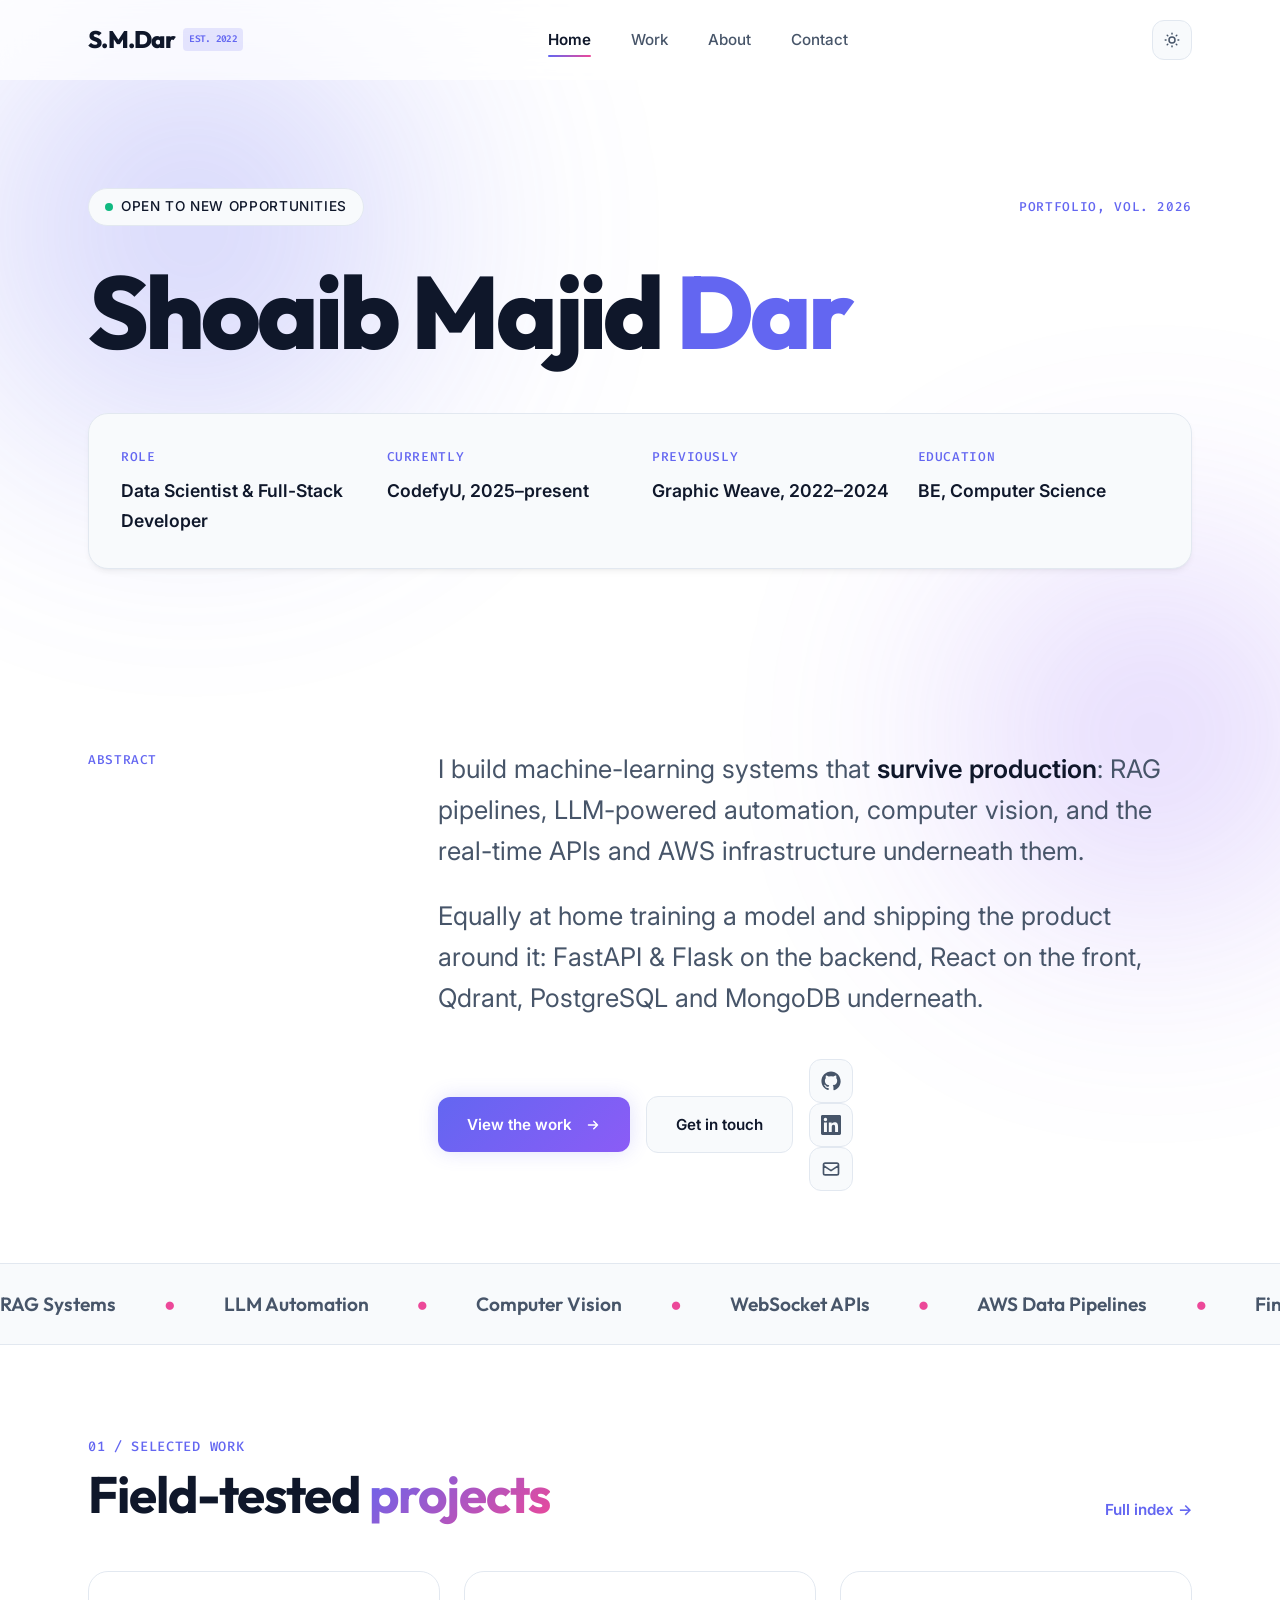
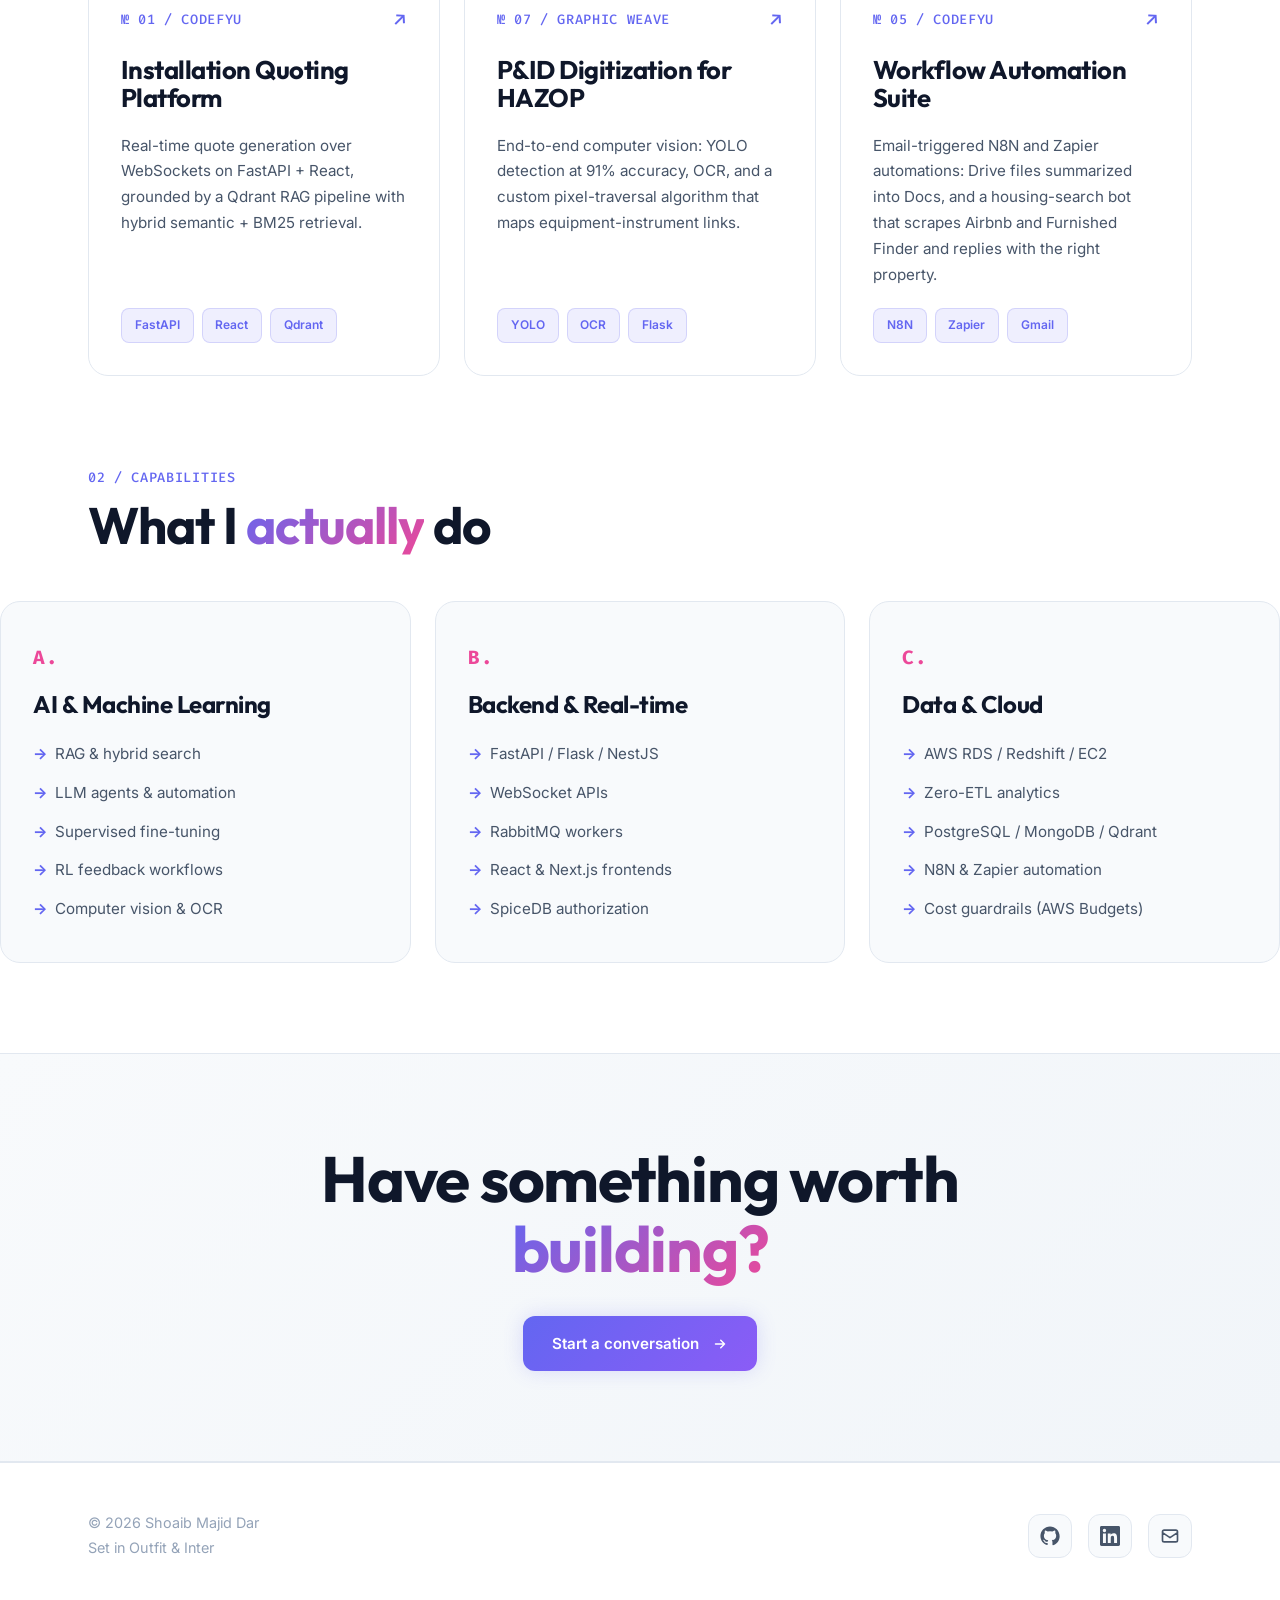
==== commit 56f1a9b7: "style: update footer font credits to Outfit and Inter across all pages" ====
--- a/index.html
+++ b/index.html
@@ -272,7 +272,7 @@
   <!-- Footer -->
   <footer class="footer">
     <div class="container">
-      <p class="footer-colophon">© 2026 Shoaib Majid Dar<br>Set in Fraunces &amp; IBM Plex Mono</p>
+      <p class="footer-colophon">© 2026 Shoaib Majid Dar<br>Set in Outfit &amp; Inter</p>
       <div class="footer-social">
         <a href="https://github.com/ShoaibMajidDar" target="_blank" rel="noopener" class="icon-link"
           aria-label="GitHub">
